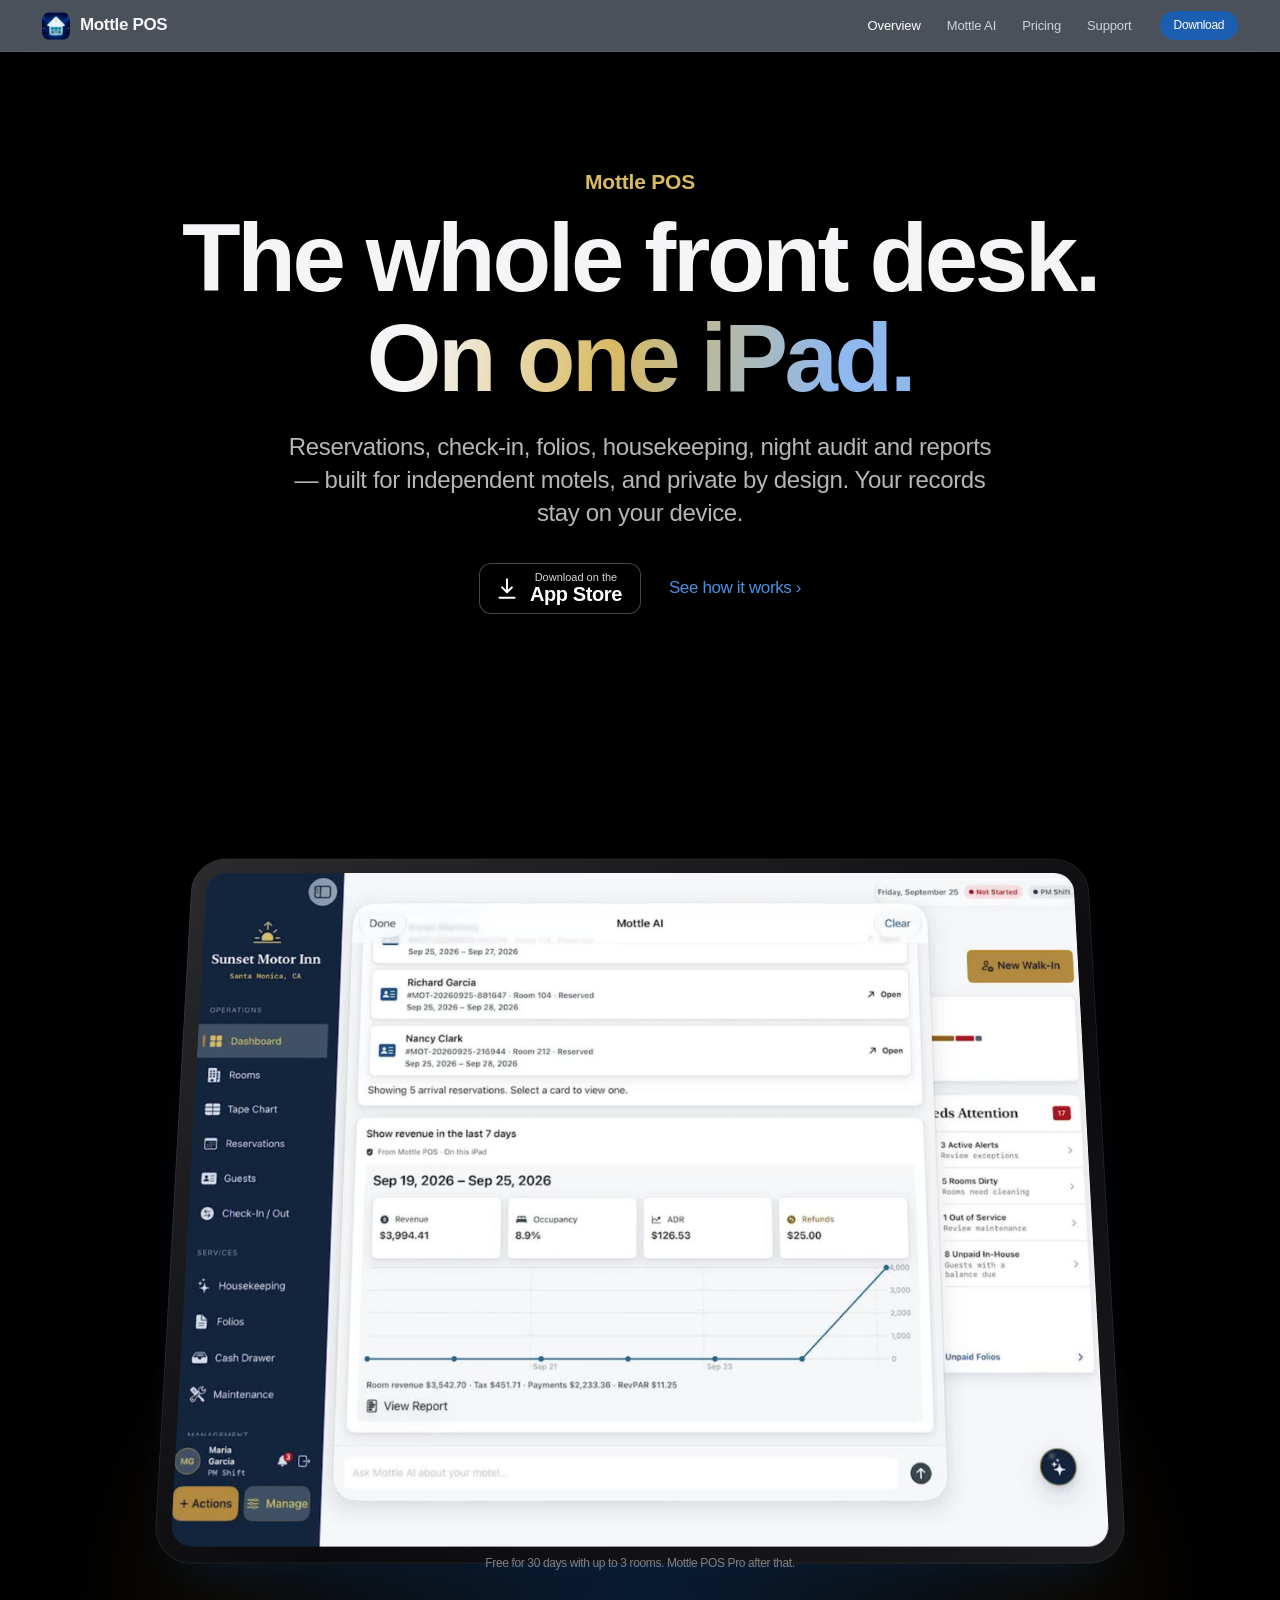
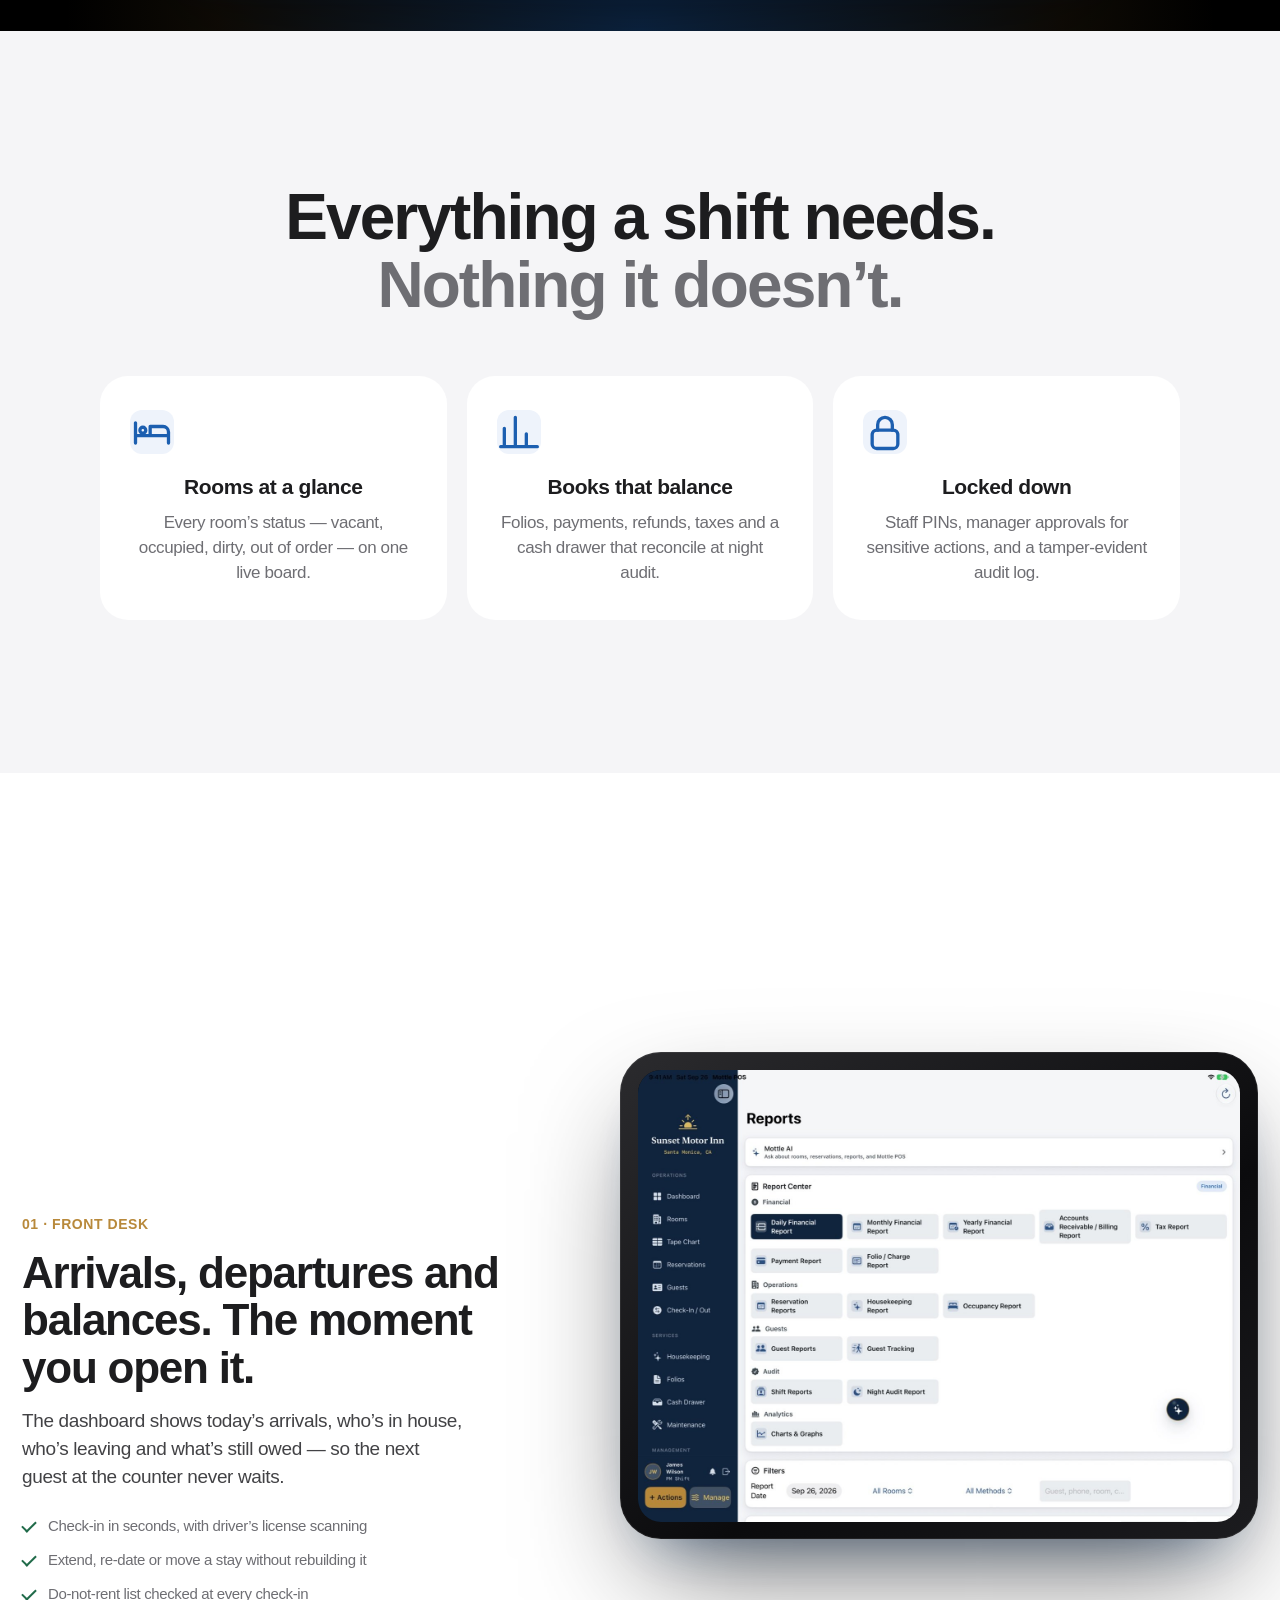
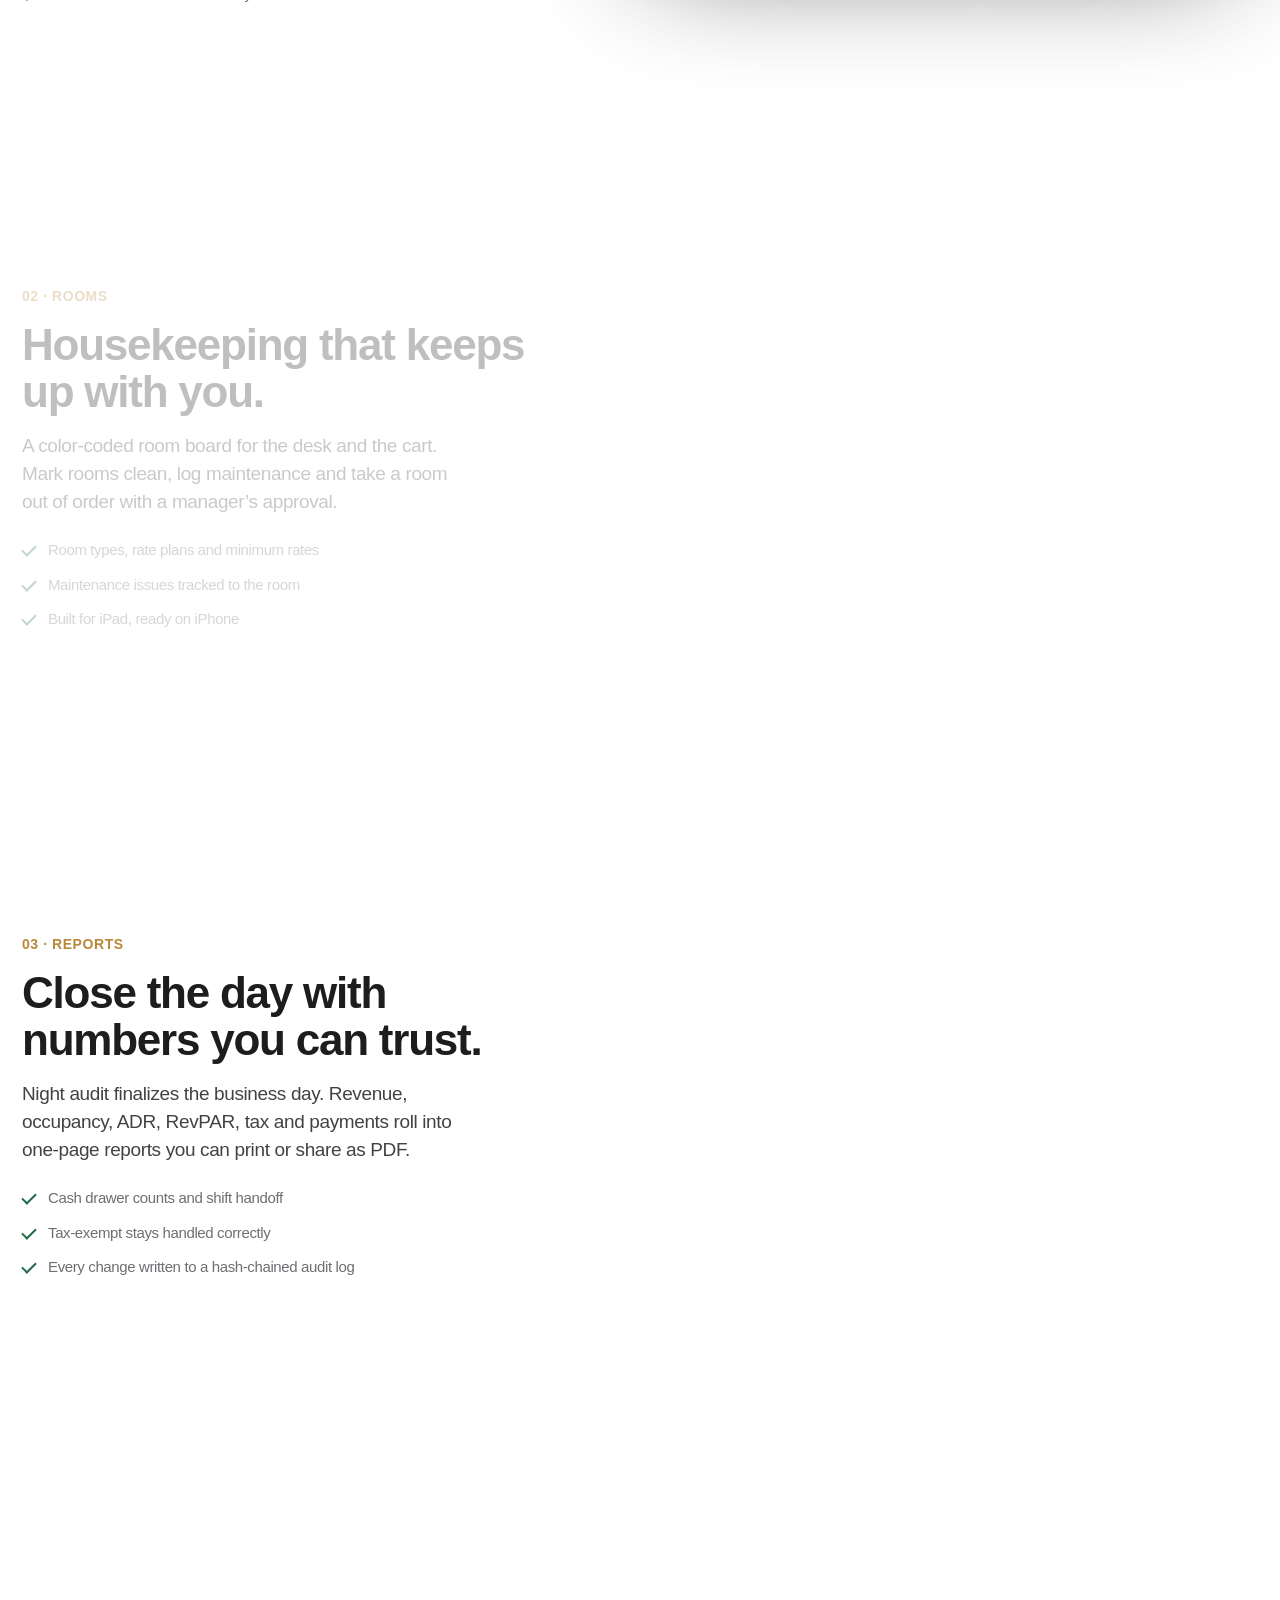
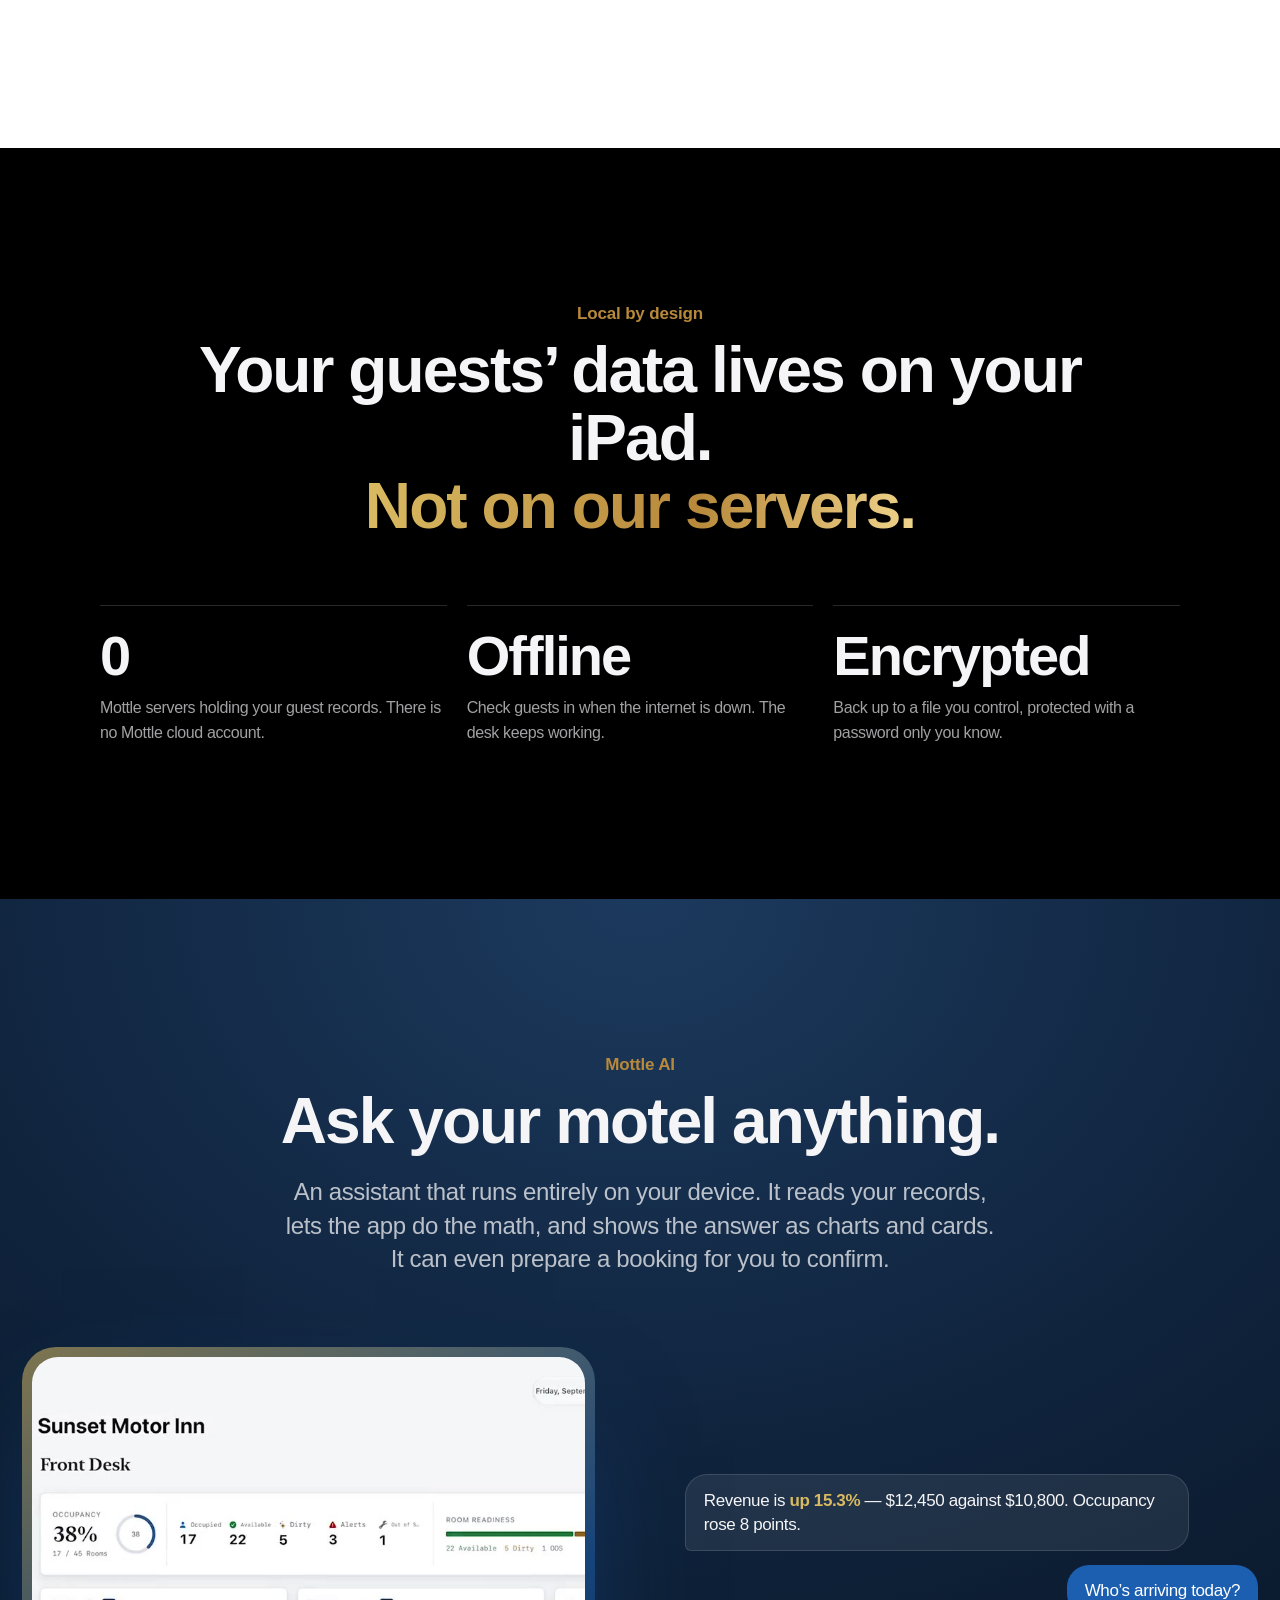
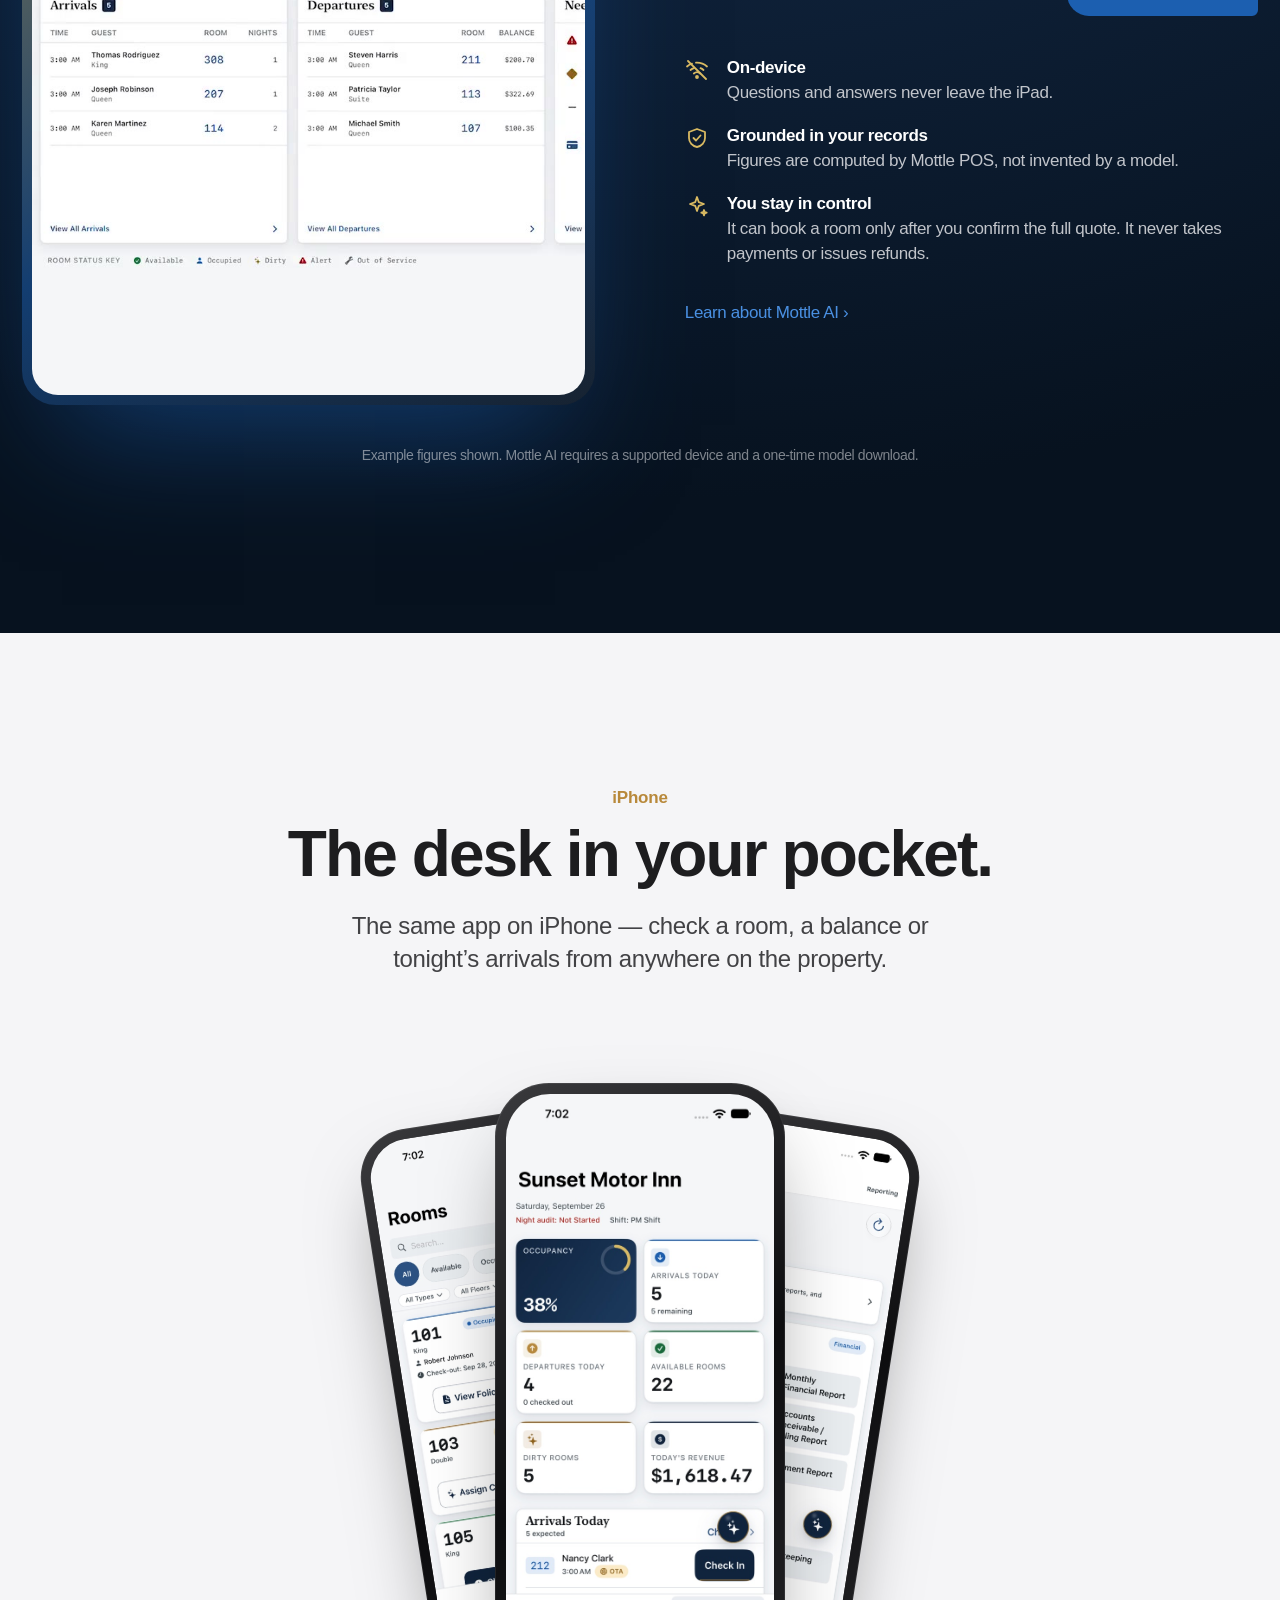
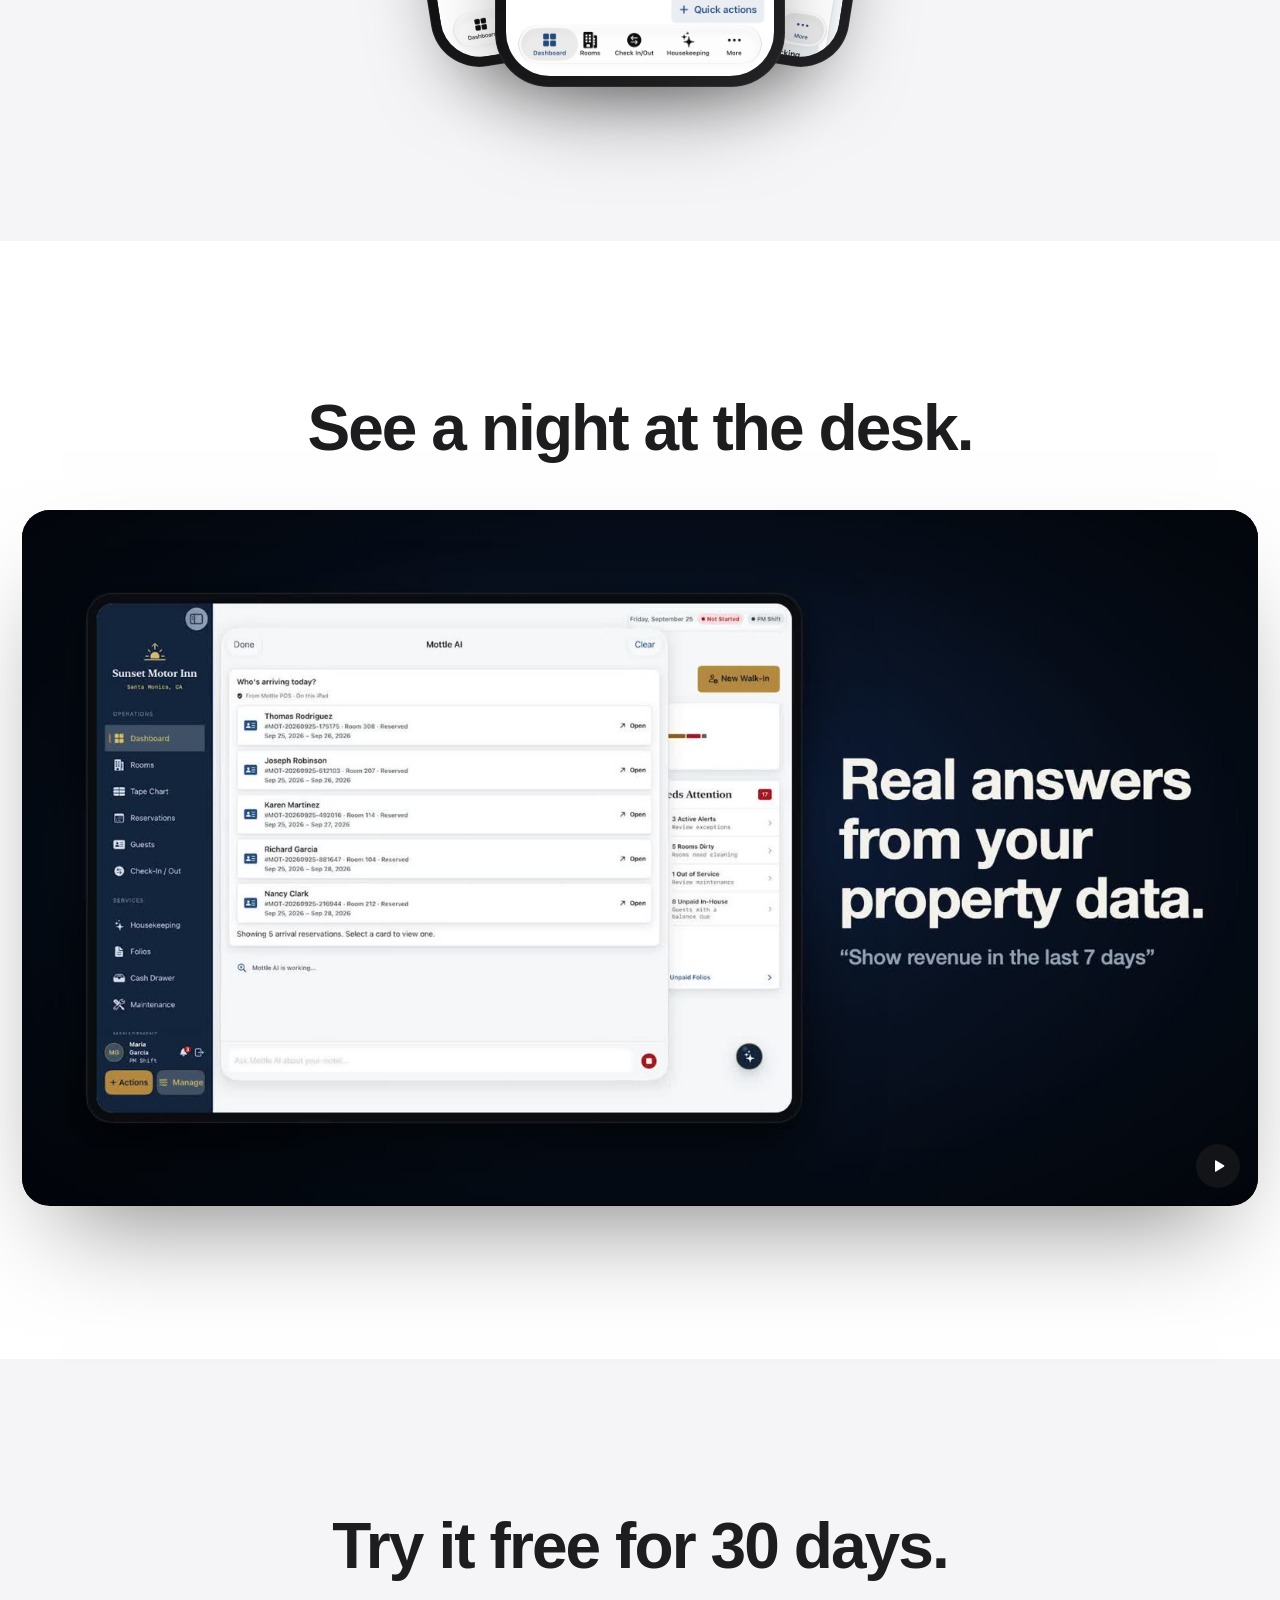
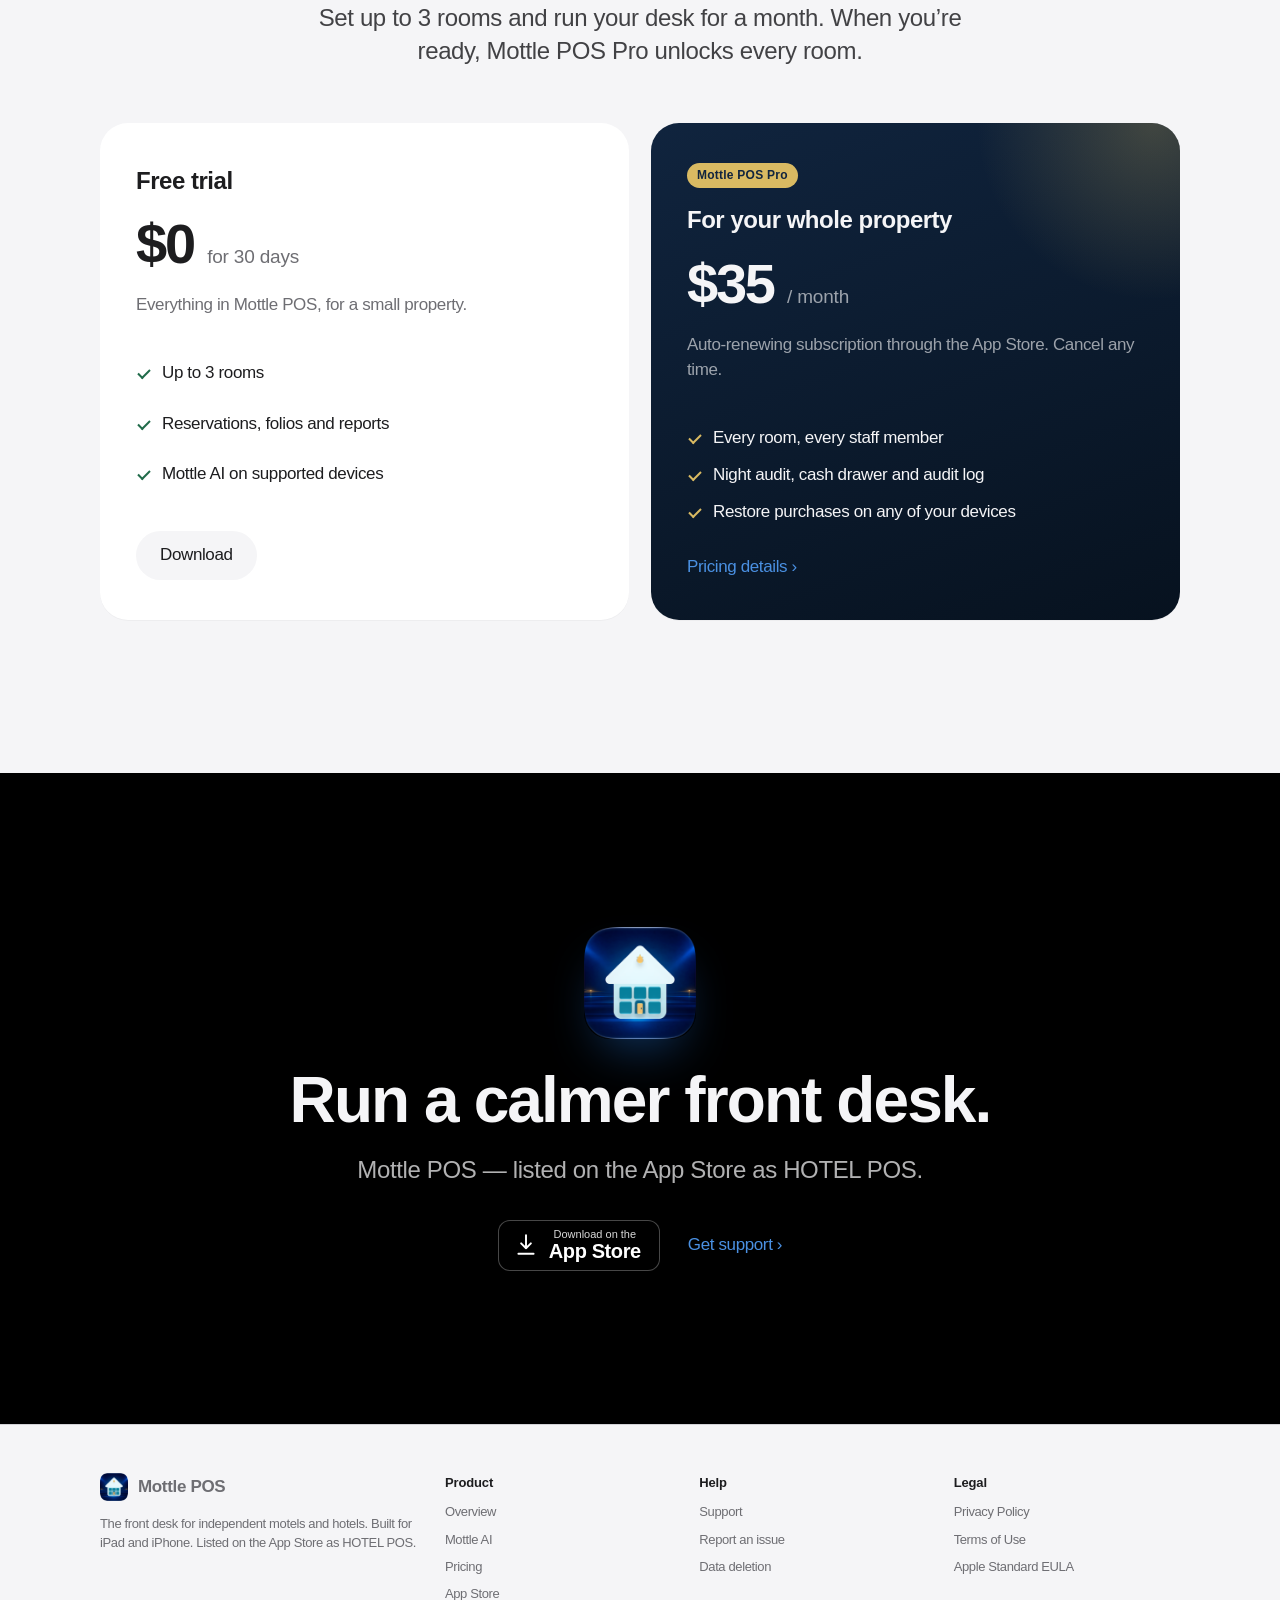
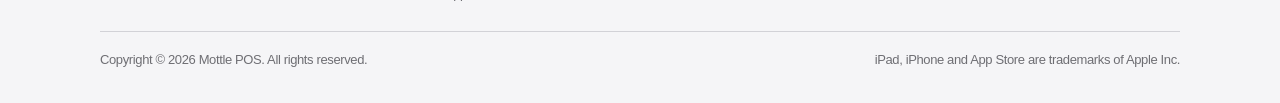
==== index.html @ c990b96b "Mottle POS website" ====
<!doctype html>
<html lang="en">
<head>
  <meta charset="utf-8">
  <meta name="viewport" content="width=device-width, initial-scale=1, viewport-fit=cover">
  <title>Mottle POS — The front desk for independent motels</title>
  <meta name="description" content="Reservations, check-in, folios, housekeeping, night audit and on-device AI for independent motels and hotels. Private by design, on iPad and iPhone.">
  <meta name="theme-color" content="#000000">
  <meta property="og:type" content="website">
  <meta property="og:title" content="Mottle POS — The front desk for independent motels">
  <meta property="og:description" content="Reservations, check-in, folios, housekeeping, night audit and on-device AI for independent motels and hotels. Private by design, on iPad and iPhone.">
  <meta property="og:image" content="assets/ipad-preview-poster.jpg">
  <meta name="twitter:card" content="summary_large_image">
  <meta name="apple-itunes-app" content="app-id=6763669836">
  <link rel="icon" type="image/png" href="assets/favicon-64.png">
  <link rel="apple-touch-icon" href="assets/apple-touch-icon.png">
  <link rel="stylesheet" href="assets/site.css">
</head>
<body>
  <a class="skip" href="#main">Skip to content</a>
  <header class="nav dark">
    <nav class="nav-inner" aria-label="Main">
      <a class="brand" href=""><img src="assets/app-icon-512.png" alt="" width="28" height="28">Mottle POS</a>
      <ul class="nav-links">
        <li><a href="" aria-current="page">Overview</a></li>
        <li><a href="ai/">Mottle AI</a></li>
        <li><a href="pricing/">Pricing</a></li>
        <li><a href="support/">Support</a></li>
      </ul>
      <a class="nav-cta" href="https://apps.apple.com/us/app/id6763669836" rel="noopener">Download</a>
      <button class="menu-btn" type="button" aria-label="Menu" aria-expanded="false"><span></span><span></span></button>
    </nav>
  </header>
  <main id="main">

    <section class="hero" data-dark-nav>
      <p class="eyebrow reveal">Mottle POS</p>
      <h1 class="display reveal" style="--d:1">The whole front desk.<br><span class="gradient-text">On one iPad.</span></h1>
      <p class="lead reveal" style="--d:2">Reservations, check-in, folios, housekeeping, night audit and reports — built for independent motels, and private by design. Your records stay on your device.</p>
      <div class="actions reveal" style="--d:3;justify-content:center">
        <a class="appstore-badge" href="https://apps.apple.com/us/app/id6763669836" rel="noopener">
  <svg viewBox="0 0 24 24" fill="none" stroke="currentColor" stroke-width="1.8" stroke-linecap="round" aria-hidden="true"><path d="M12 3v12m0 0l-4.5-4.5M12 15l4.5-4.5M5 20h14"/></svg>
  <span><small>Download on the</small><strong>App Store</strong></span>
</a>
        <a class="link-arrow" href="#story">See how it works</a>
      </div>
      <div class="hero-device">
        <div class="ipad">
          <div class="screen">
            <video src="assets/ipad-preview.mp4" poster="assets/ipad-preview-poster.jpg" muted loop playsinline autoplay data-autoplay preload="metadata" aria-label="Mottle POS running on iPad"></video>
          </div>
        </div>
      </div>
      <p class="hero-note">Free for 30 days with up to 3 rooms. Mottle POS Pro after that.</p>
    </section>

    <section class="section">
      <div class="container center">
        <h2 class="headline reveal">Everything a shift needs.<br><span class="muted">Nothing it doesn’t.</span></h2>
        <div class="highlights">
          <div class="highlight reveal" style="--d:0">
            <div class="icon"><svg viewBox="0 0 24 24" fill="none" stroke="currentColor" stroke-width="1.8" stroke-linecap="round" stroke-linejoin="round" aria-hidden="true"><path d="M3 18V7M3 14h18v4M21 14v-2a3 3 0 0 0-3-3h-7v5"/><circle cx="7" cy="11" r="1.6"/></svg></div>
            <h3>Rooms at a glance</h3>
            <p>Every room’s status — vacant, occupied, dirty, out of order — on one live board.</p>
          </div>
          <div class="highlight reveal" style="--d:1">
            <div class="icon"><svg viewBox="0 0 24 24" fill="none" stroke="currentColor" stroke-width="1.8" stroke-linecap="round" stroke-linejoin="round" aria-hidden="true"><path d="M4 20V10M10 20V4M16 20v-7M22 20H2"/></svg></div>
            <h3>Books that balance</h3>
            <p>Folios, payments, refunds, taxes and a cash drawer that reconcile at night audit.</p>
          </div>
          <div class="highlight reveal" style="--d:2">
            <div class="icon"><svg viewBox="0 0 24 24" fill="none" stroke="currentColor" stroke-width="1.8" stroke-linecap="round" stroke-linejoin="round" aria-hidden="true"><rect x="5" y="11" width="14" height="10" rx="2.5"/><path d="M8 11V8a4 4 0 0 1 8 0v3"/></svg></div>
            <h3>Locked down</h3>
            <p>Staff PINs, manager approvals for sensitive actions, and a tamper-evident audit log.</p>
          </div>
        </div>
      </div>
    </section>

    <section class="section white-section" id="story">
      <div class="wide story">
        <div class="story-steps">
          <div class="story-step active">
            <div class="num">01 · FRONT DESK</div>
            <h3>Arrivals, departures and balances. The moment you open it.</h3>
            <p>The dashboard shows today’s arrivals, who’s in house, who’s leaving and what’s still owed — so the next guest at the counter never waits.</p>
            <ul>
              <li>Check-in in seconds, with driver’s license scanning</li>
              <li>Extend, re-date or move a stay without rebuilding it</li>
              <li>Do-not-rent list checked at every check-in</li>
            </ul>
            <div class="story-mobile-img"><div class="ipad"><div class="screen"><img src="assets/ipad-dashboard.jpg" alt="Mottle POS dashboard on iPad" loading="lazy"></div></div></div>
          </div>
          <div class="story-step">
            <div class="num">02 · ROOMS</div>
            <h3>Housekeeping that keeps up with you.</h3>
            <p>A color-coded room board for the desk and the cart. Mark rooms clean, log maintenance and take a room out of order with a manager’s approval.</p>
            <ul>
              <li>Room types, rate plans and minimum rates</li>
              <li>Maintenance issues tracked to the room</li>
              <li>Built for iPad, ready on iPhone</li>
            </ul>
            <div class="story-mobile-img"><div class="ipad"><div class="screen"><img src="assets/ipad-rooms.jpg" alt="Room status board on iPad" loading="lazy"></div></div></div>
          </div>
          <div class="story-step">
            <div class="num">03 · REPORTS</div>
            <h3>Close the day with numbers you can trust.</h3>
            <p>Night audit finalizes the business day. Revenue, occupancy, ADR, RevPAR, tax and payments roll into one-page reports you can print or share as PDF.</p>
            <ul>
              <li>Cash drawer counts and shift handoff</li>
              <li>Tax-exempt stays handled correctly</li>
              <li>Every change written to a hash-chained audit log</li>
            </ul>
            <div class="story-mobile-img"><div class="ipad"><div class="screen"><img src="assets/ipad-reports.jpg" alt="Reports on iPad" loading="lazy"></div></div></div>
          </div>
        </div>
        <div class="story-visual" aria-hidden="true">
          <div class="ipad">
            <div class="screen">
              <img class="active" src="assets/ipad-dashboard.jpg" alt="">
              <img src="assets/ipad-rooms.jpg" alt="" loading="lazy">
              <img src="assets/ipad-reports.jpg" alt="" loading="lazy">
            </div>
          </div>
        </div>
      </div>
    </section>

    <section class="section dark-section statement center" data-dark-nav>
      <div class="container">
        <p class="eyebrow reveal">Local by design</p>
        <h2 class="headline reveal" style="--d:1">Your guests’ data lives on your iPad.<br><span class="gold-text">Not on our servers.</span></h2>
        <div class="stat-row">
          <div class="stat reveal" style="--d:0"><strong>0</strong><span>Mottle servers holding your guest records. There is no Mottle cloud account.</span></div>
          <div class="stat reveal" style="--d:1"><strong>Offline</strong><span>Check guests in when the internet is down. The desk keeps working.</span></div>
          <div class="stat reveal" style="--d:2"><strong>Encrypted</strong><span>Back up to a file you control, protected with a password only you know.</span></div>
        </div>
      </div>
    </section>

    <section class="section navy-section" data-dark-nav>
      <div class="wide">
        <div class="center">
          <p class="eyebrow reveal">Mottle AI</p>
          <h2 class="headline reveal" style="--d:1">Ask your motel anything.</h2>
          <p class="lead reveal" style="--d:2;max-width:720px;margin:20px auto 0">An assistant that runs entirely on your device. It reads your records, lets the app do the math, and shows the answer as charts and cards. It can even prepare a booking for you to confirm.</p>
        </div>
        <div class="ai-grid">
          <div class="ai-frame reveal scale">
            <div class="screen">
              <video src="assets/ai-demo.mp4" poster="assets/ai-demo-poster.jpg" muted loop playsinline autoplay data-autoplay preload="metadata" aria-label="Mottle AI answering questions on iPad"></video>
            </div>
          </div>
          <div>
            <div class="chat">
              <div class="bubble ask reveal">How is this month tracking against last month?</div>
              <div class="bubble answer reveal" style="--d:1">Revenue is <b>up 15.3%</b> — $12,450 against $10,800. Occupancy rose 8 points.</div>
              <div class="bubble ask reveal" style="--d:2">Who’s arriving today?</div>
            </div>
            <ul class="ai-points">
              <li class="reveal"><svg viewBox="0 0 24 24" fill="none" stroke="currentColor" stroke-width="1.8" stroke-linecap="round" stroke-linejoin="round" aria-hidden="true"><path d="M2 8.5a15 15 0 0 1 5-2.8M22 8.5A15 15 0 0 0 11 4.6M5.5 12a10 10 0 0 1 3.4-1.9M18.5 12a10 10 0 0 0-3-1.8M8.8 15.5a5 5 0 0 1 6.4 0"/><circle cx="12" cy="19" r="1"/><path d="M3 3l18 18"/></svg><div><strong>On-device</strong>Questions and answers never leave the iPad.</div></li>
              <li class="reveal" style="--d:1"><svg viewBox="0 0 24 24" fill="none" stroke="currentColor" stroke-width="1.8" stroke-linecap="round" stroke-linejoin="round" aria-hidden="true"><path d="M12 3l8 3v6c0 4.5-3.4 8.3-8 9-4.6-.7-8-4.5-8-9V6z"/><path d="M8.5 12l2.5 2.5 4.5-5"/></svg><div><strong>Grounded in your records</strong>Figures are computed by Mottle POS, not invented by a model.</div></li>
              <li class="reveal" style="--d:2"><svg viewBox="0 0 24 24" fill="none" stroke="currentColor" stroke-width="1.8" stroke-linecap="round" stroke-linejoin="round" aria-hidden="true"><path d="M12 3l1.8 5.2L19 10l-5.2 1.8L12 17l-1.8-5.2L5 10l5.2-1.8z"/><path d="M19 16l.7 2 2 .7-2 .7-.7 2-.7-2-2-.7 2-.7z"/></svg><div><strong>You stay in control</strong>It can book a room only after you confirm the full quote. It never takes payments or issues refunds.</div></li>
            </ul>
            <p class="reveal" style="margin-top:34px"><a class="link-arrow" href="ai/">Learn about Mottle AI</a></p>
          </div>
        </div>
        <p class="small center reveal" style="color:rgba(245,245,247,.5);margin-top:40px">Example figures shown. Mottle AI requires a supported device and a one-time model download.</p>
      </div>
    </section>

    <section class="section">
      <div class="container center">
        <p class="eyebrow reveal">iPhone</p>
        <h2 class="headline reveal" style="--d:1">The desk in your pocket.</h2>
        <p class="lead reveal" style="--d:2;max-width:640px;margin:20px auto 0">The same app on iPhone — check a room, a balance or tonight’s arrivals from anywhere on the property.</p>
        <div class="phones" aria-hidden="true">
          <div class="phone"><div class="screen"><img src="assets/iphone-rooms.jpg" alt="" loading="lazy"></div></div>
          <div class="phone"><div class="screen"><img src="assets/iphone-dashboard.jpg" alt="" loading="lazy"></div></div>
          <div class="phone"><div class="screen"><img src="assets/iphone-reports.jpg" alt="" loading="lazy"></div></div>
        </div>
      </div>
    </section>

    <section class="section white-section">
      <div class="wide">
        <div class="center" style="margin-bottom:48px">
          <h2 class="headline reveal">See a night at the desk.</h2>
        </div>
        <div class="film reveal scale">
          <video src="assets/film.mp4" poster="assets/film-poster.jpg" muted loop playsinline autoplay data-autoplay preload="metadata" aria-label="Mottle POS product film"></video>
          <button class="film-toggle" type="button" aria-label="Pause video"></button>
        </div>
      </div>
    </section>

    <section class="section">
      <div class="container center">
        <h2 class="headline reveal">Try it free for 30 days.</h2>
        <p class="lead reveal" style="--d:1;max-width:660px;margin:20px auto 0">Set up to 3 rooms and run your desk for a month. When you’re ready, Mottle POS Pro unlocks every room.</p>
        <div class="plans">
          <div class="plan reveal">
            <h3>Free trial</h3>
            <div class="price">$0 <small>for 30 days</small></div>
            <p class="muted">Everything in Mottle POS, for a small property.</p>
            <ul>
              <li>Up to 3 rooms</li>
              <li>Reservations, folios and reports</li>
              <li>Mottle AI on supported devices</li>
            </ul>
            <a class="btn light" href="https://apps.apple.com/us/app/id6763669836" rel="noopener" style="align-self:flex-start;background:#f5f5f7">Download</a>
          </div>
          <div class="plan featured reveal" style="--d:1">
            <span class="badge">Mottle POS Pro</span>
            <h3>For your whole property</h3>
            <div class="price">$35 <small>/ month</small></div>
            <p class="muted">Auto-renewing subscription through the App Store. Cancel any time.</p>
            <ul>
              <li>Every room, every staff member</li>
              <li>Night audit, cash drawer and audit log</li>
              <li>Restore purchases on any of your devices</li>
            </ul>
            <a class="link-arrow" href="pricing/" style="position:relative">Pricing details</a>
          </div>
        </div>
      </div>
    </section>

    <section class="section dark-section final" data-dark-nav>
      <div class="container">
        <img class="app-icon reveal scale" src="assets/app-icon-512.png" alt="Mottle POS app icon" width="112" height="112">
        <h2 class="headline reveal" style="--d:1">Run a calmer front desk.</h2>
        <p class="lead reveal" style="--d:2;margin:18px auto 34px">Mottle POS — listed on the App Store as HOTEL POS.</p>
        <div class="actions reveal" style="--d:3"><a class="appstore-badge" href="https://apps.apple.com/us/app/id6763669836" rel="noopener">
  <svg viewBox="0 0 24 24" fill="none" stroke="currentColor" stroke-width="1.8" stroke-linecap="round" aria-hidden="true"><path d="M12 3v12m0 0l-4.5-4.5M12 15l4.5-4.5M5 20h14"/></svg>
  <span><small>Download on the</small><strong>App Store</strong></span>
</a><a class="link-arrow" href="support/">Get support</a></div>
      </div>
    </section>

  </main>
  <footer class="footer">
    <div class="footer-inner">
      <div class="footer-cols">
        <div>
          <a class="brand" href=""><img src="assets/app-icon-512.png" alt="" width="28" height="28">Mottle POS</a>
          <p>The front desk for independent motels and hotels. Built for iPad and iPhone. Listed on the App Store as HOTEL POS.</p>
        </div>
        <div>
          <h4>Product</h4>
          <ul>
            <li><a href="">Overview</a></li>
            <li><a href="ai/">Mottle AI</a></li>
            <li><a href="pricing/">Pricing</a></li>
            <li><a href="https://apps.apple.com/us/app/id6763669836" rel="noopener">App Store</a></li>
          </ul>
        </div>
        <div>
          <h4>Help</h4>
          <ul>
            <li><a href="support/">Support</a></li>
            <li><a href="https://docs.google.com/forms/d/e/1FAIpQLSfP7oIu5GWsGP1WcWIw_g4N7ydCj4RIh4rdEXUlS_z4BDrW8g/viewform" rel="noopener">Report an issue</a></li>
            <li><a href="data-deletion/">Data deletion</a></li>
          </ul>
        </div>
        <div>
          <h4>Legal</h4>
          <ul>
            <li><a href="privacy-policy/">Privacy Policy</a></li>
            <li><a href="terms-of-use/">Terms of Use</a></li>
            <li><a href="https://www.apple.com/legal/internet-services/itunes/dev/stdeula/" rel="noopener">Apple Standard EULA</a></li>
          </ul>
        </div>
      </div>
      <div class="footer-legal">
        <span>Copyright © <span data-year>2026</span> Mottle POS. All rights reserved.</span>
        <span>iPad, iPhone and App Store are trademarks of Apple Inc.</span>
      </div>
    </div>
  </footer>
  <script src="assets/site.js" defer></script>
</body>
</html>
---- assets/site.css ----
/* Mottle POS — website styles
   Palette from the app (ColorSystem.swift): navy #10243E, gold #B8893B,
   blue #1C5FB0, off-white #F4F6F8, ink #14181B. */

:root {
  --navy: #10243e;
  --navy-2: #1c3a5e;
  --navy-deep: #07121f;
  --gold: #b8893b;
  --gold-soft: #d9ba62;
  --blue: #1c5fb0;
  --blue-bright: #4a90e2;
  --bg: #f5f5f7;
  --surface: #ffffff;
  --ink: #1d1d1f;
  --ink-2: #424245;
  --ink-3: #6e6e73;
  --line: #d2d2d7;
  --green: #216b4a;
  --red: #a33e42;
  --radius: 28px;
  --radius-sm: 18px;
  --max: 1080px;
  --wide: 1240px;
  --nav-h: 52px;
  --ease: cubic-bezier(0.22, 1, 0.36, 1);
  --font: -apple-system, BlinkMacSystemFont, "SF Pro Display", "SF Pro Text", "Inter", "Helvetica Neue", Arial, sans-serif;
  color-scheme: light;
}

*, *::before, *::after { box-sizing: border-box; }
html { -webkit-text-size-adjust: 100%; scroll-behavior: smooth; }
body {
  margin: 0;
  font-family: var(--font);
  color: var(--ink);
  background: var(--bg);
  font-size: 17px;
  line-height: 1.47;
  letter-spacing: -0.022em;
  -webkit-font-smoothing: antialiased;
  text-rendering: optimizeLegibility;
  overflow-x: hidden;
}
img, video { display: block; max-width: 100%; }
a { color: var(--blue); text-decoration: none; }
a:hover { text-decoration: underline; text-underline-offset: 3px; }
:focus-visible { outline: 3px solid var(--blue-bright); outline-offset: 3px; border-radius: 6px; }

.skip {
  position: absolute; left: 16px; top: -60px; z-index: 100;
  background: var(--ink); color: #fff; padding: 10px 16px; border-radius: 10px;
}
.skip:focus { top: 12px; }

/* ---------- Navigation ---------- */
.nav {
  position: sticky; top: 0; z-index: 50;
  height: var(--nav-h);
  background: rgba(251, 251, 253, 0.72);
  -webkit-backdrop-filter: saturate(180%) blur(20px);
  backdrop-filter: saturate(180%) blur(20px);
  border-bottom: 1px solid rgba(0, 0, 0, 0.06);
  transition: background 0.3s var(--ease);
}
.nav.dark { background: rgba(10, 18, 31, 0.72); border-bottom-color: rgba(255, 255, 255, 0.08); }
.nav-inner {
  max-width: var(--wide); height: 100%; margin: 0 auto; padding: 0 22px;
  display: flex; align-items: center; gap: 28px;
}
.brand { display: flex; align-items: center; gap: 10px; color: var(--ink); font-weight: 600; font-size: 17px; letter-spacing: -0.02em; }
.brand:hover { text-decoration: none; }
.brand img { width: 28px; height: 28px; border-radius: 7px; }
.nav.dark .brand { color: #f5f5f7; }
.nav-links { display: flex; gap: 26px; margin-left: auto; list-style: none; padding: 0; }
.nav-links a { color: var(--ink-2); font-size: 13px; letter-spacing: -0.01em; }
.nav-links a:hover, .nav-links a[aria-current="page"] { color: var(--ink); text-decoration: none; }
.nav.dark .nav-links a { color: rgba(245, 245, 247, 0.78); }
.nav.dark .nav-links a:hover, .nav.dark .nav-links a[aria-current="page"] { color: #fff; }
.nav-cta {
  font-size: 12px; font-weight: 500; color: #fff; background: var(--blue);
  padding: 6px 14px; border-radius: 980px; white-space: nowrap;
}
.nav-cta:hover { text-decoration: none; background: #1a54a0; }
.menu-btn { display: none; margin-left: auto; background: none; border: 0; padding: 8px; color: inherit; cursor: pointer; }
.menu-btn span { display: block; width: 18px; height: 1.5px; background: currentColor; margin: 5px 0; transition: transform 0.3s var(--ease), opacity 0.2s; }
.nav.dark .menu-btn { color: #f5f5f7; }

@media (max-width: 820px) {
  .menu-btn { display: block; }
  .nav-cta { display: none; }
  .nav-links {
    position: fixed; inset: var(--nav-h) 0 auto 0;
    flex-direction: column; gap: 0; margin: 0; padding: 8px 22px 24px;
    background: rgba(251, 251, 253, 0.97);
    -webkit-backdrop-filter: blur(20px); backdrop-filter: blur(20px);
    border-bottom: 1px solid var(--line);
    transform: translateY(-8px); opacity: 0; pointer-events: none;
    transition: transform 0.35s var(--ease), opacity 0.25s;
  }
  .nav.dark .nav-links { background: rgba(10, 18, 31, 0.97); border-bottom-color: rgba(255,255,255,0.1); }
  .nav-links a { display: block; font-size: 22px; font-weight: 600; padding: 12px 0; color: var(--ink); }
  .nav.dark .nav-links a { color: #f5f5f7; }
  .nav.open .nav-links { transform: none; opacity: 1; pointer-events: auto; }
  .nav.open .menu-btn span:first-child { transform: translateY(3.25px) rotate(45deg); }
  .nav.open .menu-btn span:last-child { transform: translateY(-3.25px) rotate(-45deg); }
}

/* ---------- Typography ---------- */
.eyebrow { font-size: 17px; font-weight: 600; letter-spacing: -0.01em; color: var(--gold); margin: 0 0 10px; }
.display {
  font-size: clamp(44px, 8vw, 96px); line-height: 1.04; font-weight: 700;
  letter-spacing: -0.035em; margin: 0;
}
.headline { font-size: clamp(34px, 5.4vw, 64px); line-height: 1.06; font-weight: 700; letter-spacing: -0.03em; margin: 0; }
.title { font-size: clamp(26px, 3.4vw, 40px); line-height: 1.1; font-weight: 700; letter-spacing: -0.025em; margin: 0; }
.lead { font-size: clamp(19px, 2.2vw, 24px); line-height: 1.38; color: var(--ink-2); font-weight: 500; letter-spacing: -0.015em; }
.muted { color: var(--ink-3); }
.small { font-size: 14px; line-height: 1.43; }
.gradient-text {
  background: linear-gradient(100deg, #f5f5f7 10%, #d9ba62 45%, #8fb8ef 85%);
  -webkit-background-clip: text; background-clip: text; color: transparent;
}
.gold-text {
  background: linear-gradient(95deg, #d9ba62, #b8893b 60%, #f0d58c);
  -webkit-background-clip: text; background-clip: text; color: transparent;
}

/* ---------- Layout ---------- */
.section { padding: clamp(80px, 12vw, 160px) 22px; position: relative; }
.container { max-width: var(--max); margin: 0 auto; }
.wide { max-width: var(--wide); margin: 0 auto; }
.center { text-align: center; }
.dark-section { background: #000; color: #f5f5f7; }
.dark-section .lead { color: rgba(245, 245, 247, 0.72); }
.dark-section .muted { color: rgba(245, 245, 247, 0.56); }
.navy-section { background: radial-gradient(120% 90% at 50% 0%, #1c3a5e 0%, #10243e 45%, #07121f 100%); color: #f5f5f7; }
.navy-section .lead { color: rgba(245, 245, 247, 0.74); }
.white-section { background: var(--surface); }

/* ---------- Buttons ---------- */
.actions { display: flex; flex-wrap: wrap; gap: 14px 28px; align-items: center; }
.center .actions, .hero .actions, .final .actions { justify-content: center; }
.btn {
  display: inline-flex; align-items: center; gap: 8px;
  font-size: 17px; font-weight: 500; padding: 12px 24px; border-radius: 980px;
  background: var(--blue); color: #fff; border: 0; cursor: pointer;
  transition: transform 0.25s var(--ease), background 0.2s;
}
.btn:hover { text-decoration: none; background: #1a54a0; transform: translateY(-1px); }
.btn.light { background: #f5f5f7; color: var(--ink); }
.btn.light:hover { background: #fff; }
.link-arrow { font-size: 17px; font-weight: 500; color: var(--blue-bright); }
.white-section .link-arrow, .light-link .link-arrow { color: var(--blue); }
.link-arrow::after { content: " ›"; }
.appstore-badge { display: inline-flex; align-items: center; gap: 10px; background: #000; color: #fff; border: 1px solid rgba(255,255,255,0.28); border-radius: 12px; padding: 8px 18px 8px 14px; transition: transform 0.25s var(--ease); }
.appstore-badge:hover { text-decoration: none; transform: translateY(-1px); }
.appstore-badge svg { width: 26px; height: 26px; }
.appstore-badge small { display: block; font-size: 11px; line-height: 1; opacity: 0.85; letter-spacing: 0; }
.appstore-badge strong { display: block; font-size: 20px; line-height: 1.1; font-weight: 600; letter-spacing: -0.02em; }

/* ---------- Hero ---------- */
.hero {
  background: #000; color: #f5f5f7; text-align: center;
  padding: clamp(64px, 9vw, 120px) 22px 0; overflow: hidden; position: relative;
}
.hero::before {
  content: ""; position: absolute; inset: auto 0 0 0; height: 70%;
  background: radial-gradient(60% 60% at 50% 100%, rgba(28, 95, 176, 0.38), rgba(184, 137, 59, 0.08) 55%, transparent 75%);
  pointer-events: none;
}
.hero .eyebrow { color: var(--gold-soft); font-size: 21px; }
.hero .lead { max-width: 720px; margin: 22px auto 34px; color: rgba(245, 245, 247, 0.74); }
.hero-device { position: relative; margin: clamp(48px, 7vw, 88px) auto 0; max-width: 1080px; perspective: 1600px; }
.hero-device .ipad {
  transform: translateY(calc((1 - var(--p, 0)) * 60px)) scale(calc(0.86 + var(--p, 0) * 0.14)) rotateX(calc((1 - var(--p, 0)) * 14deg));
  transform-origin: 50% 100%;
  transition: transform 0.08s linear;
}
.hero-note { position: relative; padding: 22px 0 46px; font-size: 12px; color: rgba(245, 245, 247, 0.48); }

/* ---------- Device frames ---------- */
.ipad {
  background: linear-gradient(145deg, #2b2b2e, #0b0b0d 60%, #1c1c1f);
  border-radius: clamp(22px, 3.2vw, 46px);
  padding: clamp(10px, 1.4vw, 18px);
  box-shadow: 0 0 0 1px rgba(255,255,255,0.07) inset, 0 50px 120px -30px rgba(0,0,0,0.65), 0 30px 60px -40px rgba(28,95,176,0.6);
}
.ipad .screen { border-radius: clamp(12px, 1.8vw, 28px); overflow: hidden; background: #0b0b0d; aspect-ratio: 4 / 3; position: relative; }
.ipad.portrait .screen { aspect-ratio: 3 / 4; }
.ipad .screen video, .ipad .screen img { width: 100%; height: 100%; object-fit: cover; }
.phone {
  background: linear-gradient(145deg, #3a3a3d, #0d0d0f 55%, #232326);
  border-radius: 54px; padding: 11px;
  box-shadow: 0 0 0 1px rgba(255,255,255,0.08) inset, 0 40px 90px -30px rgba(0,0,0,0.55);
}
.phone .screen { border-radius: 44px; overflow: hidden; aspect-ratio: 1320 / 2868; background: #fff; }
.phone .screen img { width: 100%; height: 100%; object-fit: cover; }

/* ---------- Reveal motion ---------- */
.reveal { opacity: 0; transform: translateY(32px); transition: opacity 1s var(--ease), transform 1.1s var(--ease); transition-delay: calc(var(--d, 0) * 90ms); }
.reveal.in { opacity: 1; transform: none; }
.reveal.scale { transform: scale(0.94); }
.reveal.scale.in { transform: none; }

/* ---------- Highlights strip ---------- */
.highlights { display: grid; grid-template-columns: repeat(3, 1fr); gap: 20px; margin-top: 56px; }
.highlight { background: var(--surface); border-radius: var(--radius); padding: 34px 30px; }
.highlight .icon { width: 44px; height: 44px; border-radius: 12px; display: grid; place-items: center; background: #eef3fb; color: var(--blue); margin-bottom: 18px; }
.highlight h3 { margin: 0 0 8px; font-size: 21px; letter-spacing: -0.02em; }
.highlight p { margin: 0; color: var(--ink-3); }
@media (max-width: 820px) { .highlights { grid-template-columns: 1fr; } }

/* ---------- Scroll story ---------- */
.story { display: grid; grid-template-columns: 0.9fr 1.1fr; gap: clamp(32px, 6vw, 96px); align-items: start; }
.story-steps { padding: 18vh 0; }
.story-step { min-height: 72vh; display: flex; flex-direction: column; justify-content: center; opacity: 0.28; transition: opacity 0.6s var(--ease); }
.story-step.active { opacity: 1; }
.story-step .num { font-size: 14px; font-weight: 600; color: var(--gold); letter-spacing: 0.04em; margin-bottom: 14px; }
.story-step h3 { font-size: clamp(30px, 3.6vw, 44px); line-height: 1.08; letter-spacing: -0.028em; margin: 0 0 16px; }
.story-step p { font-size: 19px; color: var(--ink-2); margin: 0; max-width: 440px; }
.story-step ul { margin: 18px 0 0; padding: 0; list-style: none; color: var(--ink-3); font-size: 15px; }
.story-step li { padding: 6px 0 6px 26px; position: relative; }
.story-step li::before { content: ""; position: absolute; left: 0; top: 12px; width: 14px; height: 8px; border-left: 2px solid var(--green); border-bottom: 2px solid var(--green); transform: rotate(-45deg); }
.story-visual { position: sticky; top: calc(var(--nav-h) + 6vh); height: 82vh; display: flex; align-items: center; justify-content: center; }
.story-visual .ipad { width: 100%; }
.story-visual .screen img { position: absolute; inset: 0; opacity: 0; transform: scale(1.03); transition: opacity 0.7s var(--ease), transform 0.9s var(--ease); }
.story-visual .screen img.active { opacity: 1; transform: none; }
.story-mobile-img { display: none; }
@media (max-width: 900px) {
  .story { grid-template-columns: 1fr; }
  .story-visual { display: none; }
  .story-steps { padding: 0; }
  .story-step { min-height: 0; opacity: 1; padding: 36px 0; }
  .story-mobile-img { display: block; margin-top: 26px; }
  .story-mobile-img .ipad { max-width: 560px; }
}

/* ---------- Big statement ---------- */
.statement .headline { max-width: 900px; margin: 0 auto; }
.stat-row { display: grid; grid-template-columns: repeat(3, 1fr); gap: 20px; margin-top: 64px; text-align: left; }
.stat { border-top: 1px solid rgba(255,255,255,0.16); padding-top: 22px; }
.stat strong { display: block; font-size: clamp(34px, 4.4vw, 56px); line-height: 1; letter-spacing: -0.035em; margin-bottom: 12px; }
.stat span { color: rgba(245, 245, 247, 0.66); font-size: 16px; }
@media (max-width: 820px) { .stat-row { grid-template-columns: 1fr; } }

/* ---------- Mottle AI ---------- */
.ai-grid { display: grid; grid-template-columns: 1fr 1fr; gap: clamp(40px, 7vw, 100px); align-items: center; margin-top: 72px; }
.ai-frame { border-radius: 34px; padding: 10px; background: linear-gradient(150deg, rgba(217,186,98,0.55), rgba(28,95,176,0.55) 55%, rgba(255,255,255,0.06)); box-shadow: 0 60px 120px -40px rgba(28, 95, 176, 0.55); }
.ai-frame .screen { border-radius: 26px; overflow: hidden; background: #f4f6f8; aspect-ratio: 780 / 900; }
.ai-frame video, .ai-frame img { width: 100%; height: 100%; object-fit: cover; }
.chat { display: grid; gap: 14px; }
.bubble { max-width: 88%; padding: 14px 18px; border-radius: 22px; font-size: 17px; line-height: 1.38; }
.bubble.ask { justify-self: end; background: var(--blue); color: #fff; border-bottom-right-radius: 6px; }
.bubble.answer { background: rgba(255,255,255,0.08); border: 1px solid rgba(255,255,255,0.12); color: #f5f5f7; border-bottom-left-radius: 6px; }
.bubble.answer b { color: var(--gold-soft); font-weight: 600; }
.ai-points { margin: 40px 0 0; padding: 0; list-style: none; display: grid; gap: 18px; }
.ai-points li { display: grid; grid-template-columns: 28px 1fr; gap: 14px; color: rgba(245,245,247,0.78); }
.ai-points svg { width: 24px; height: 24px; color: var(--gold-soft); margin-top: 2px; }
.ai-points strong { color: #fff; display: block; font-weight: 600; }
@media (max-width: 900px) { .ai-grid { grid-template-columns: 1fr; } .ai-frame { max-width: 460px; margin: 0 auto; } }

/* ---------- iPhone fan ---------- */
.phones { display: flex; justify-content: center; align-items: flex-end; gap: 0; margin-top: 72px; height: clamp(420px, 56vw, 640px); }
.phones .phone { width: clamp(170px, 23vw, 290px); transition: transform 0.1s linear; }
.phones .phone:nth-child(1) { transform: translateX(calc(var(--f, 1) * 38%)) rotate(calc(var(--f, 1) * -9deg)) scale(0.9); z-index: 1; }
.phones .phone:nth-child(2) { z-index: 2; margin: 0 -6%; }
.phones .phone:nth-child(3) { transform: translateX(calc(var(--f, 1) * -38%)) rotate(calc(var(--f, 1) * 9deg)) scale(0.9); z-index: 1; }

/* ---------- Film ---------- */
.film { position: relative; border-radius: var(--radius); overflow: hidden; background: #000; aspect-ratio: 16 / 9; box-shadow: 0 50px 100px -40px rgba(0,0,0,0.5); }
.film video { width: 100%; height: 100%; object-fit: cover; }
.film-toggle {
  position: absolute; right: 18px; bottom: 18px; width: 44px; height: 44px; border-radius: 50%;
  border: 0; cursor: pointer; display: grid; place-items: center; color: #fff;
  background: rgba(30, 30, 32, 0.6); -webkit-backdrop-filter: blur(12px); backdrop-filter: blur(12px);
}
.film-toggle svg { width: 18px; height: 18px; }

/* ---------- Pricing ---------- */
.plans { display: grid; grid-template-columns: 1fr 1fr; gap: 22px; margin-top: 56px; text-align: left; }
.plan { background: var(--surface); border-radius: var(--radius); padding: 40px 36px; display: flex; flex-direction: column; box-shadow: 0 1px 0 rgba(0,0,0,0.03); }
.plan.featured { background: linear-gradient(160deg, #10243e, #07121f); color: #f5f5f7; position: relative; overflow: hidden; }
.plan.featured::after { content: ""; position: absolute; inset: -40% -30% auto auto; width: 70%; height: 80%; background: radial-gradient(circle, rgba(217,186,98,0.25), transparent 65%); }
.plan h3 { margin: 0; font-size: 24px; letter-spacing: -0.02em; }
.plan .price { font-size: 56px; font-weight: 700; letter-spacing: -0.04em; margin: 18px 0 4px; line-height: 1; }
.plan .price small { font-size: 19px; font-weight: 500; letter-spacing: -0.01em; color: var(--ink-3); }
.plan.featured .price small, .plan.featured .muted { color: rgba(245,245,247,0.62); }
.plan ul { list-style: none; padding: 0; margin: 26px 0 30px; display: grid; gap: 12px; flex: 1; }
.plan li { padding-left: 26px; position: relative; }
.plan li::before { content: ""; position: absolute; left: 2px; top: 8px; width: 12px; height: 7px; border-left: 2px solid var(--green); border-bottom: 2px solid var(--green); transform: rotate(-45deg); }
.plan.featured li::before { border-color: var(--gold-soft); }
.badge { display: inline-block; font-size: 12px; font-weight: 600; letter-spacing: 0.02em; color: var(--navy); background: var(--gold-soft); padding: 4px 10px; border-radius: 980px; margin-bottom: 14px; align-self: flex-start; }
@media (max-width: 820px) { .plans { grid-template-columns: 1fr; } }

/* ---------- Cards ---------- */
.cards { display: grid; grid-template-columns: repeat(3, 1fr); gap: 20px; margin-top: 48px; }
.card { background: var(--surface); border-radius: var(--radius); padding: 32px 30px; }
.card h3 { margin: 0 0 10px; font-size: 21px; letter-spacing: -0.02em; }
.card p { margin: 0; color: var(--ink-3); }
.card .tag { font-size: 13px; font-weight: 600; color: var(--gold); margin-bottom: 12px; display: block; letter-spacing: 0.02em; }
.dark-section .card, .navy-section .card { background: rgba(255,255,255,0.06); border: 1px solid rgba(255,255,255,0.1); }
.dark-section .card p, .navy-section .card p { color: rgba(245,245,247,0.68); }
@media (max-width: 900px) { .cards { grid-template-columns: 1fr; } }

/* ---------- Final CTA ---------- */
.final { text-align: center; }
.final .app-icon { width: 112px; height: 112px; border-radius: 26px; margin: 0 auto 28px; box-shadow: 0 24px 50px -18px rgba(28, 95, 176, 0.6); }

/* ---------- Document pages ---------- */
.page-hero { padding: clamp(72px, 10vw, 128px) 22px clamp(40px, 6vw, 72px); text-align: center; }
.page-hero .lead { max-width: 720px; margin: 20px auto 0; }
.doc { max-width: 760px; margin: 0 auto; padding: 0 22px clamp(80px, 10vw, 140px); }
.doc .updated { font-size: 14px; color: var(--ink-3); margin-bottom: 36px; }
.doc section { background: var(--surface); border-radius: var(--radius-sm); padding: 30px 32px; margin-bottom: 16px; }
.doc h2 { font-size: 24px; letter-spacing: -0.02em; margin: 0 0 12px; }
.doc p, .doc li { color: var(--ink-2); font-size: 17px; }
.doc p:last-child { margin-bottom: 0; }
.doc ul { padding-left: 20px; margin: 10px 0 0; }
.doc li { margin: 6px 0; }
.toc { display: flex; flex-wrap: wrap; gap: 10px; justify-content: center; margin-top: 30px; }
.toc a { font-size: 14px; padding: 7px 14px; border-radius: 980px; background: var(--surface); color: var(--ink-2); }
.toc a:hover { text-decoration: none; color: var(--ink); }

.help-grid { display: grid; grid-template-columns: repeat(2, 1fr); gap: 20px; max-width: var(--max); margin: 0 auto; }
.help-card { background: var(--surface); border-radius: var(--radius); padding: 34px 32px; display: flex; flex-direction: column; }
.help-card.primary { background: linear-gradient(160deg, #10243e, #07121f); color: #f5f5f7; grid-column: span 2; }
.help-card.primary p { color: rgba(245,245,247,0.74); }
.help-card h2 { margin: 0 0 10px; font-size: 26px; letter-spacing: -0.02em; }
.help-card p { color: var(--ink-2); margin: 0 0 18px; }
.help-card .actions { margin-top: auto; }
@media (max-width: 820px) { .help-grid { grid-template-columns: 1fr; } .help-card.primary { grid-column: auto; } }

details.faq { background: var(--surface); border-radius: var(--radius-sm); padding: 22px 26px; margin-bottom: 12px; }
details.faq summary { cursor: pointer; font-size: 19px; font-weight: 600; letter-spacing: -0.015em; list-style: none; display: flex; justify-content: space-between; gap: 16px; }
details.faq summary::-webkit-details-marker { display: none; }
details.faq summary::after { content: "+"; color: var(--blue); font-weight: 400; font-size: 26px; line-height: 0.8; transition: transform 0.3s var(--ease); }
details.faq[open] summary::after { transform: rotate(45deg); }
details.faq p { color: var(--ink-2); margin: 14px 0 0; }

/* ---------- Footer ---------- */
.footer { background: #f5f5f7; border-top: 1px solid var(--line); padding: 48px 22px 34px; font-size: 13px; color: var(--ink-3); }
.footer-inner { max-width: var(--max); margin: 0 auto; }
.footer-cols { display: grid; grid-template-columns: 1.4fr 1fr 1fr 1fr; gap: 28px; padding-bottom: 28px; border-bottom: 1px solid var(--line); }
.footer h4 { margin: 0 0 10px; font-size: 13px; font-weight: 600; color: var(--ink); letter-spacing: -0.01em; }
.footer ul { list-style: none; padding: 0; margin: 0; display: grid; gap: 8px; }
.footer a { color: var(--ink-3); }
.footer a:hover { color: var(--ink); }
.footer .brand { margin-bottom: 10px; }
.footer-legal { display: flex; flex-wrap: wrap; justify-content: space-between; gap: 12px; padding-top: 18px; }
@media (max-width: 820px) { .footer-cols { grid-template-columns: 1fr 1fr; } }

/* ---------- Reduced motion ---------- */
@media (prefers-reduced-motion: reduce) {
  html { scroll-behavior: auto; }
  .reveal, .reveal.scale { opacity: 1; transform: none; transition: none; }
  .hero-device .ipad, .phones .phone { transform: none !important; }
  .phones .phone:nth-child(2) { margin: 0 -2%; }
  .story-visual .screen img { transition: none; }
}
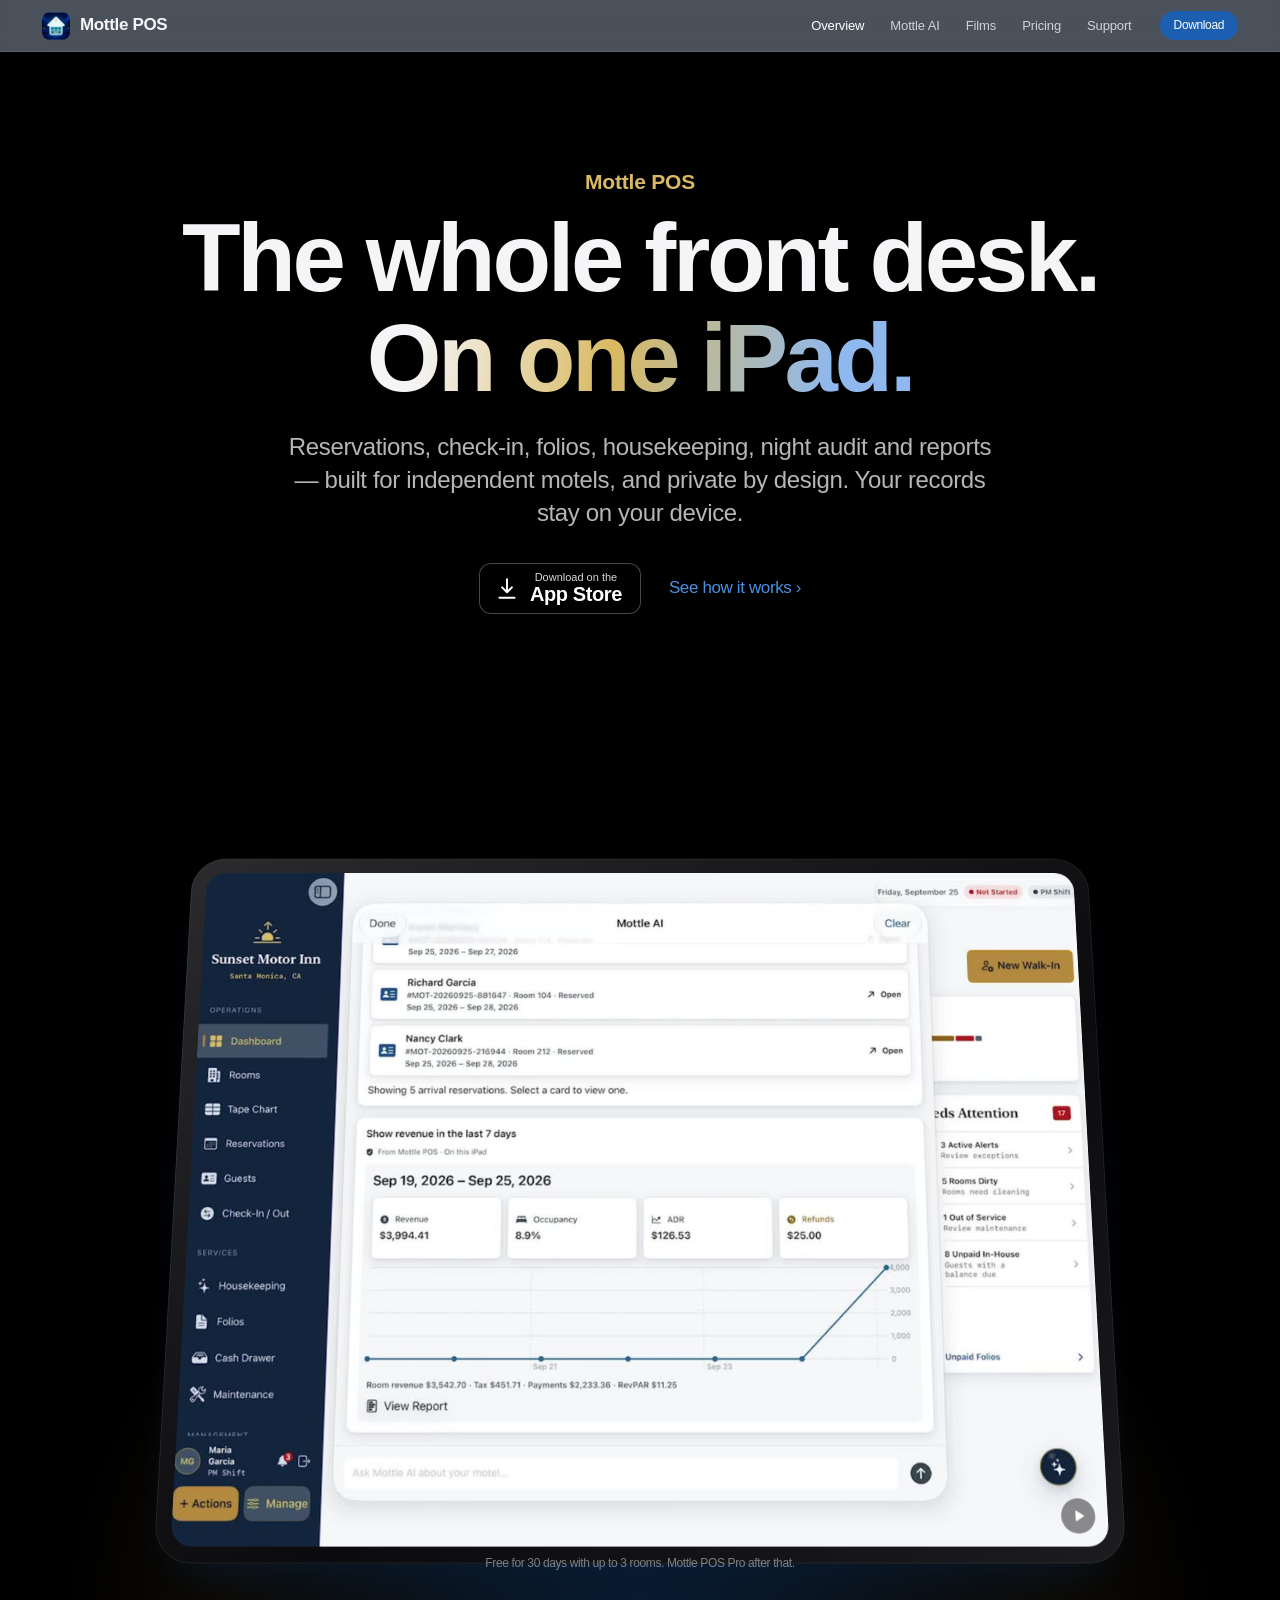
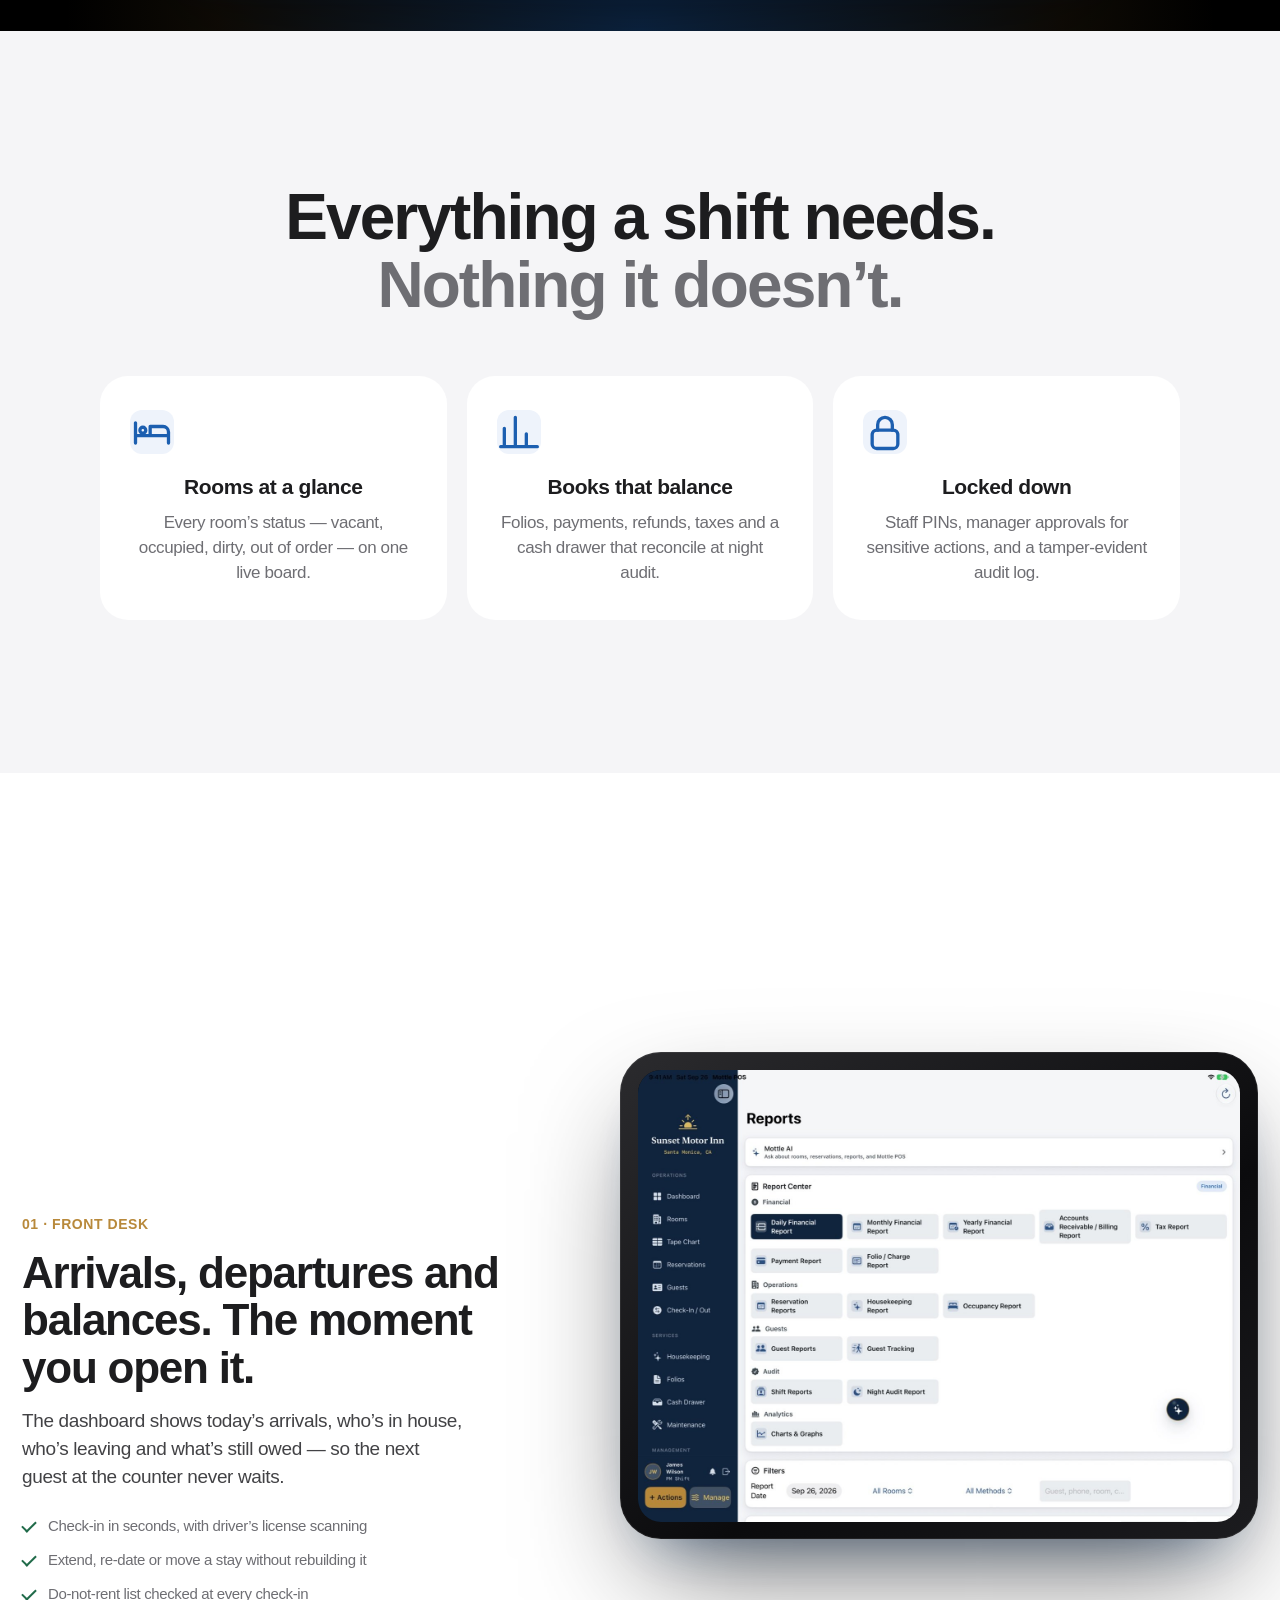
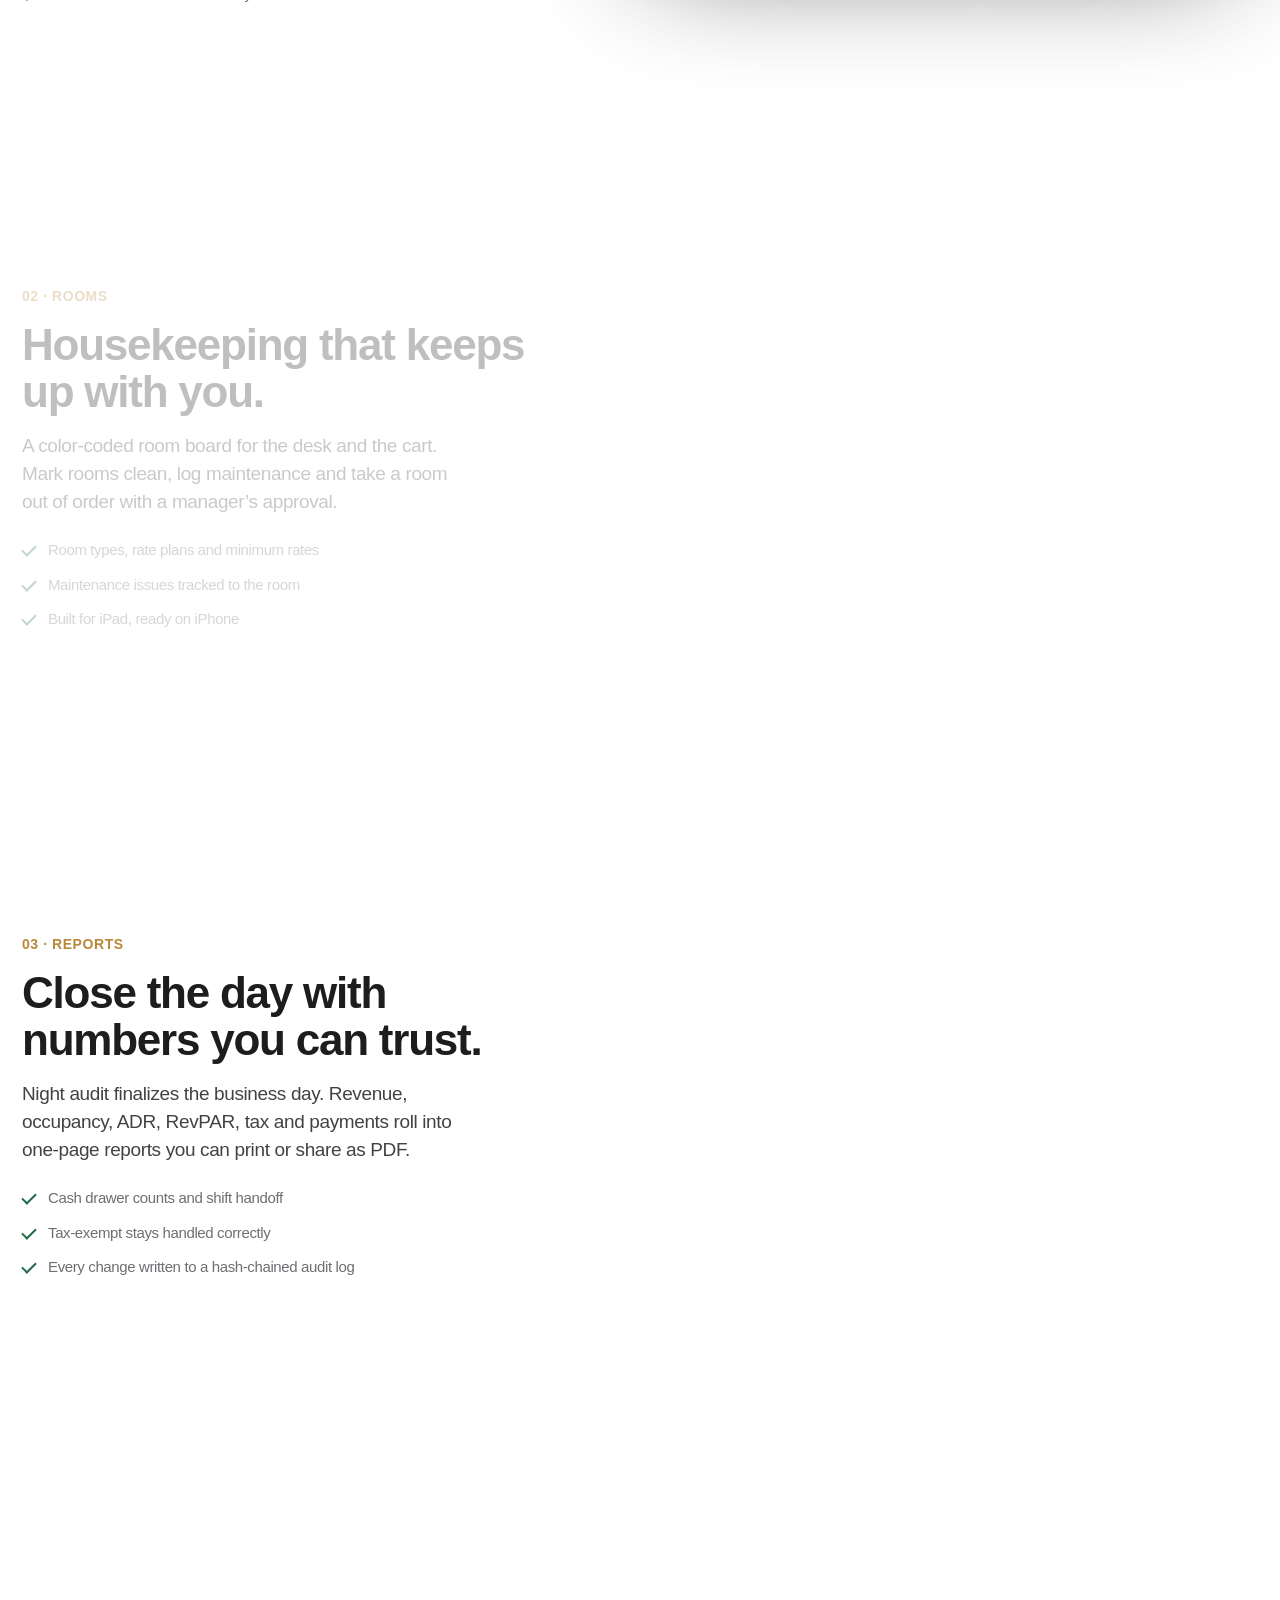
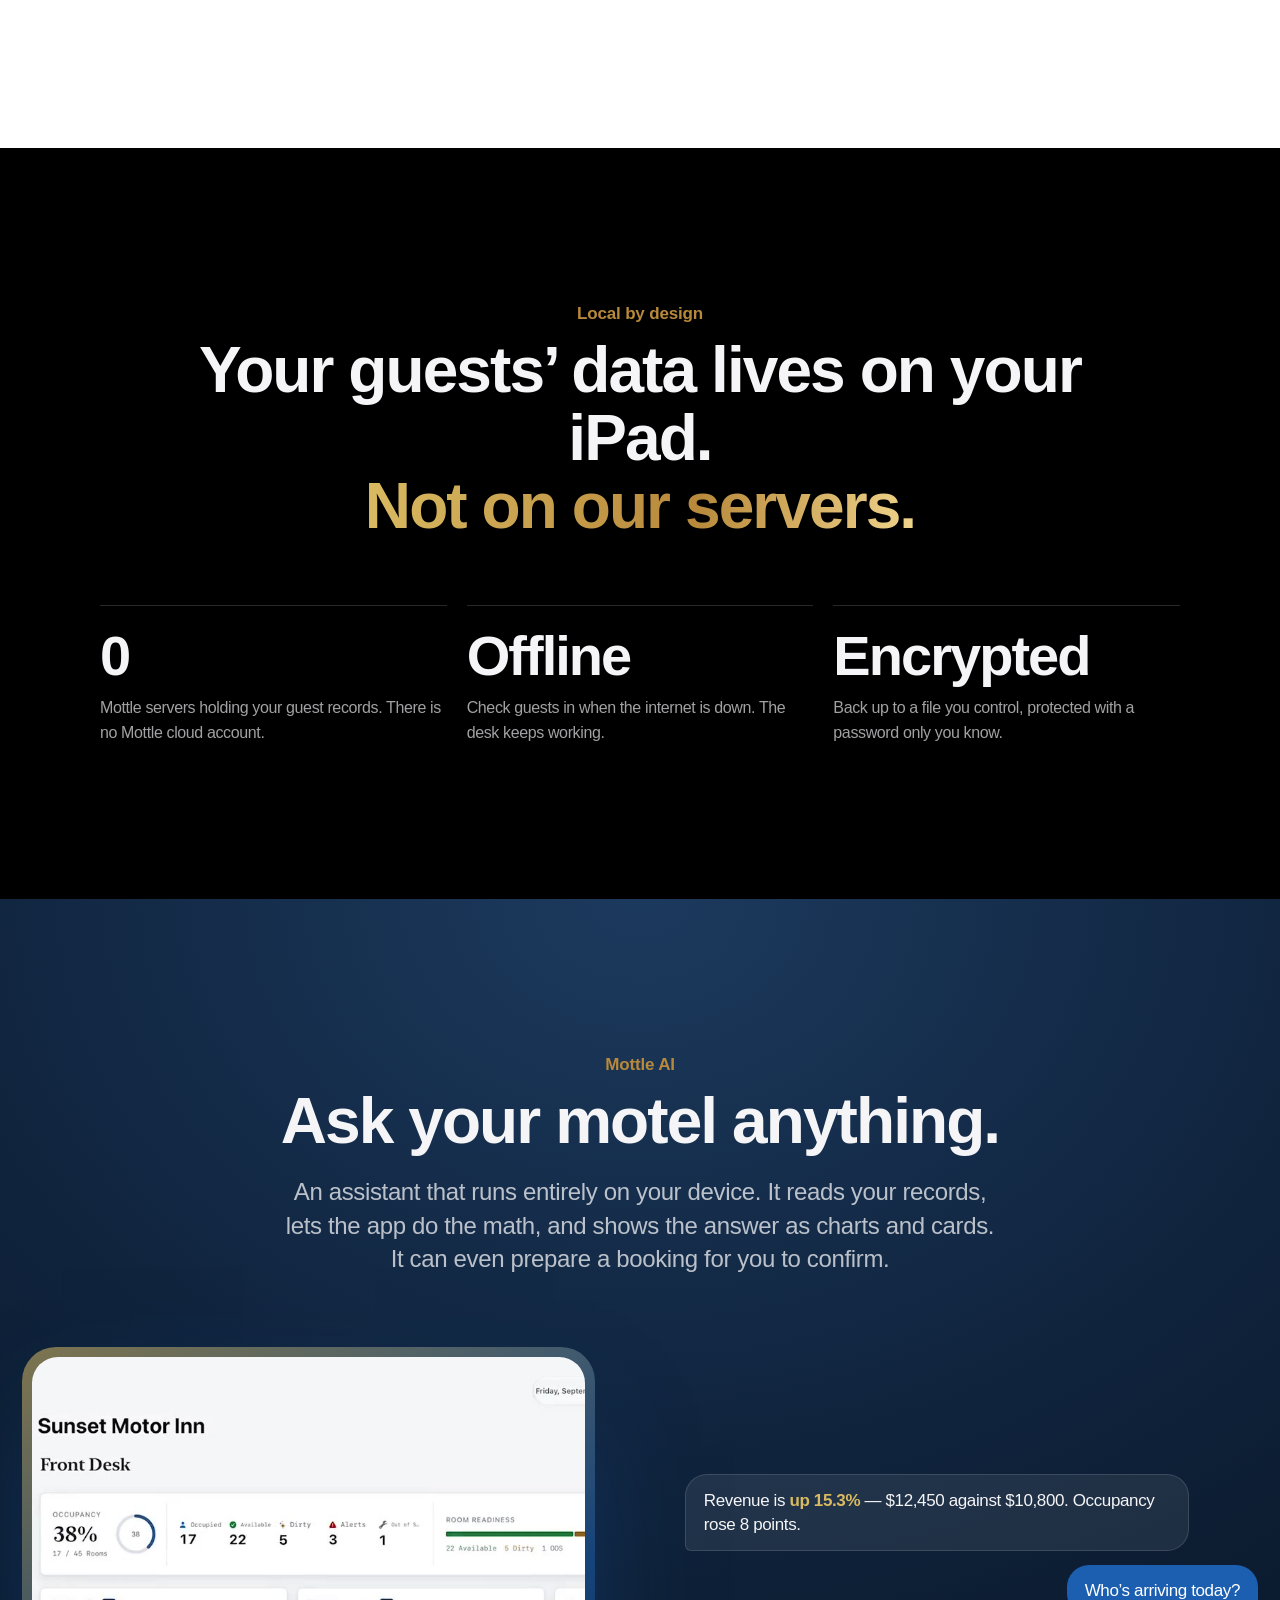
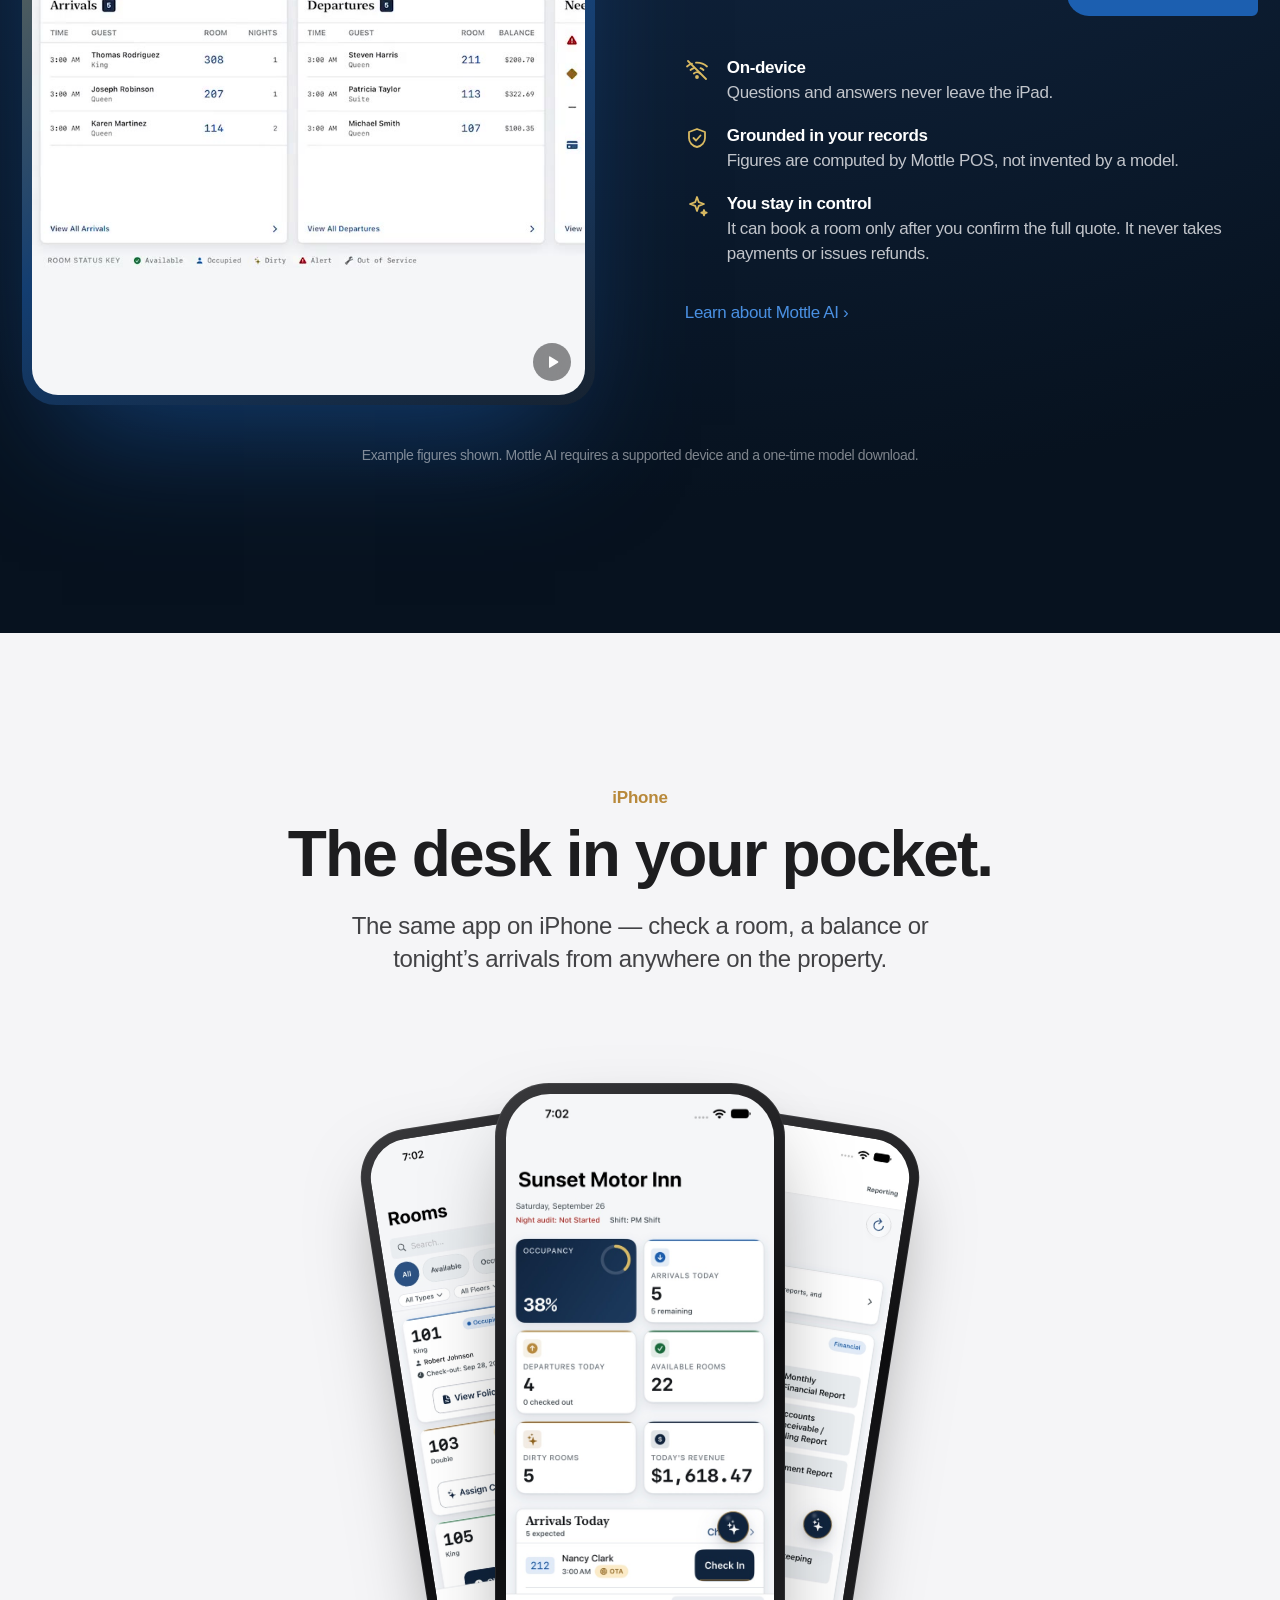
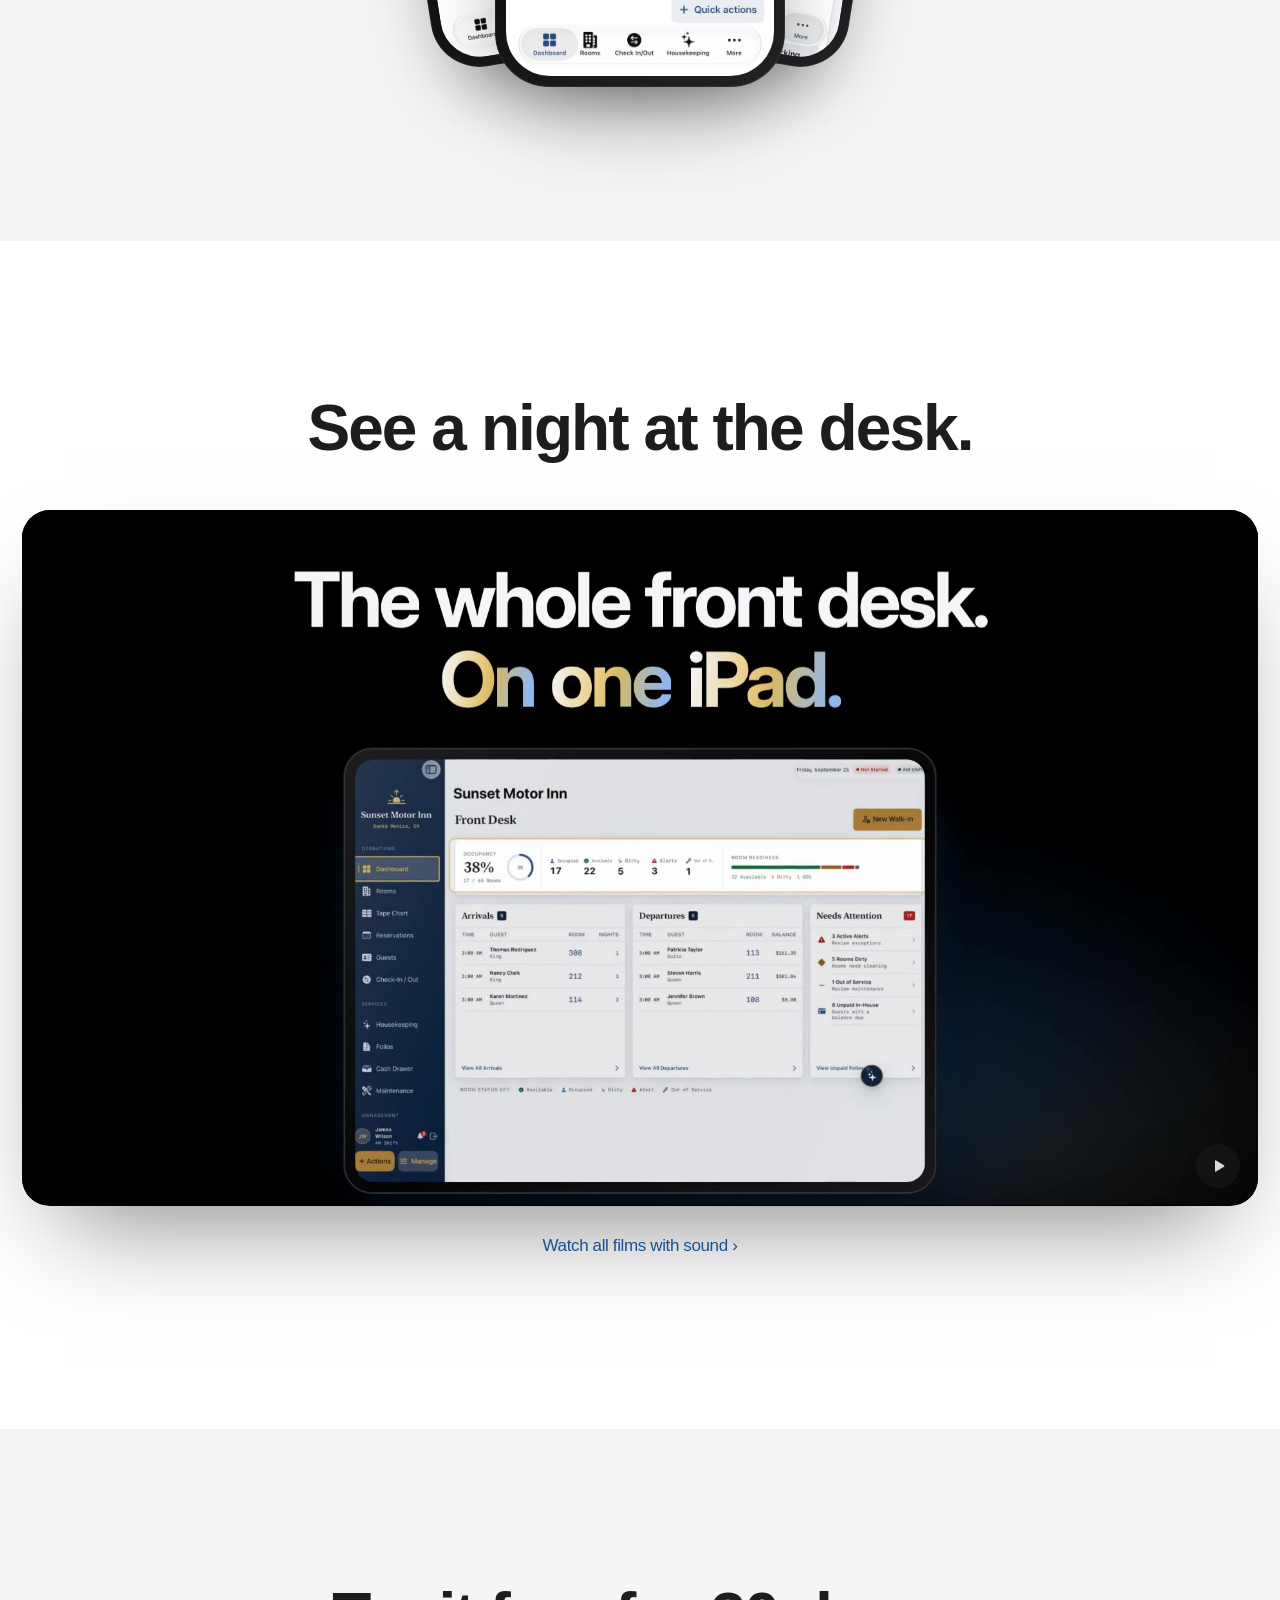
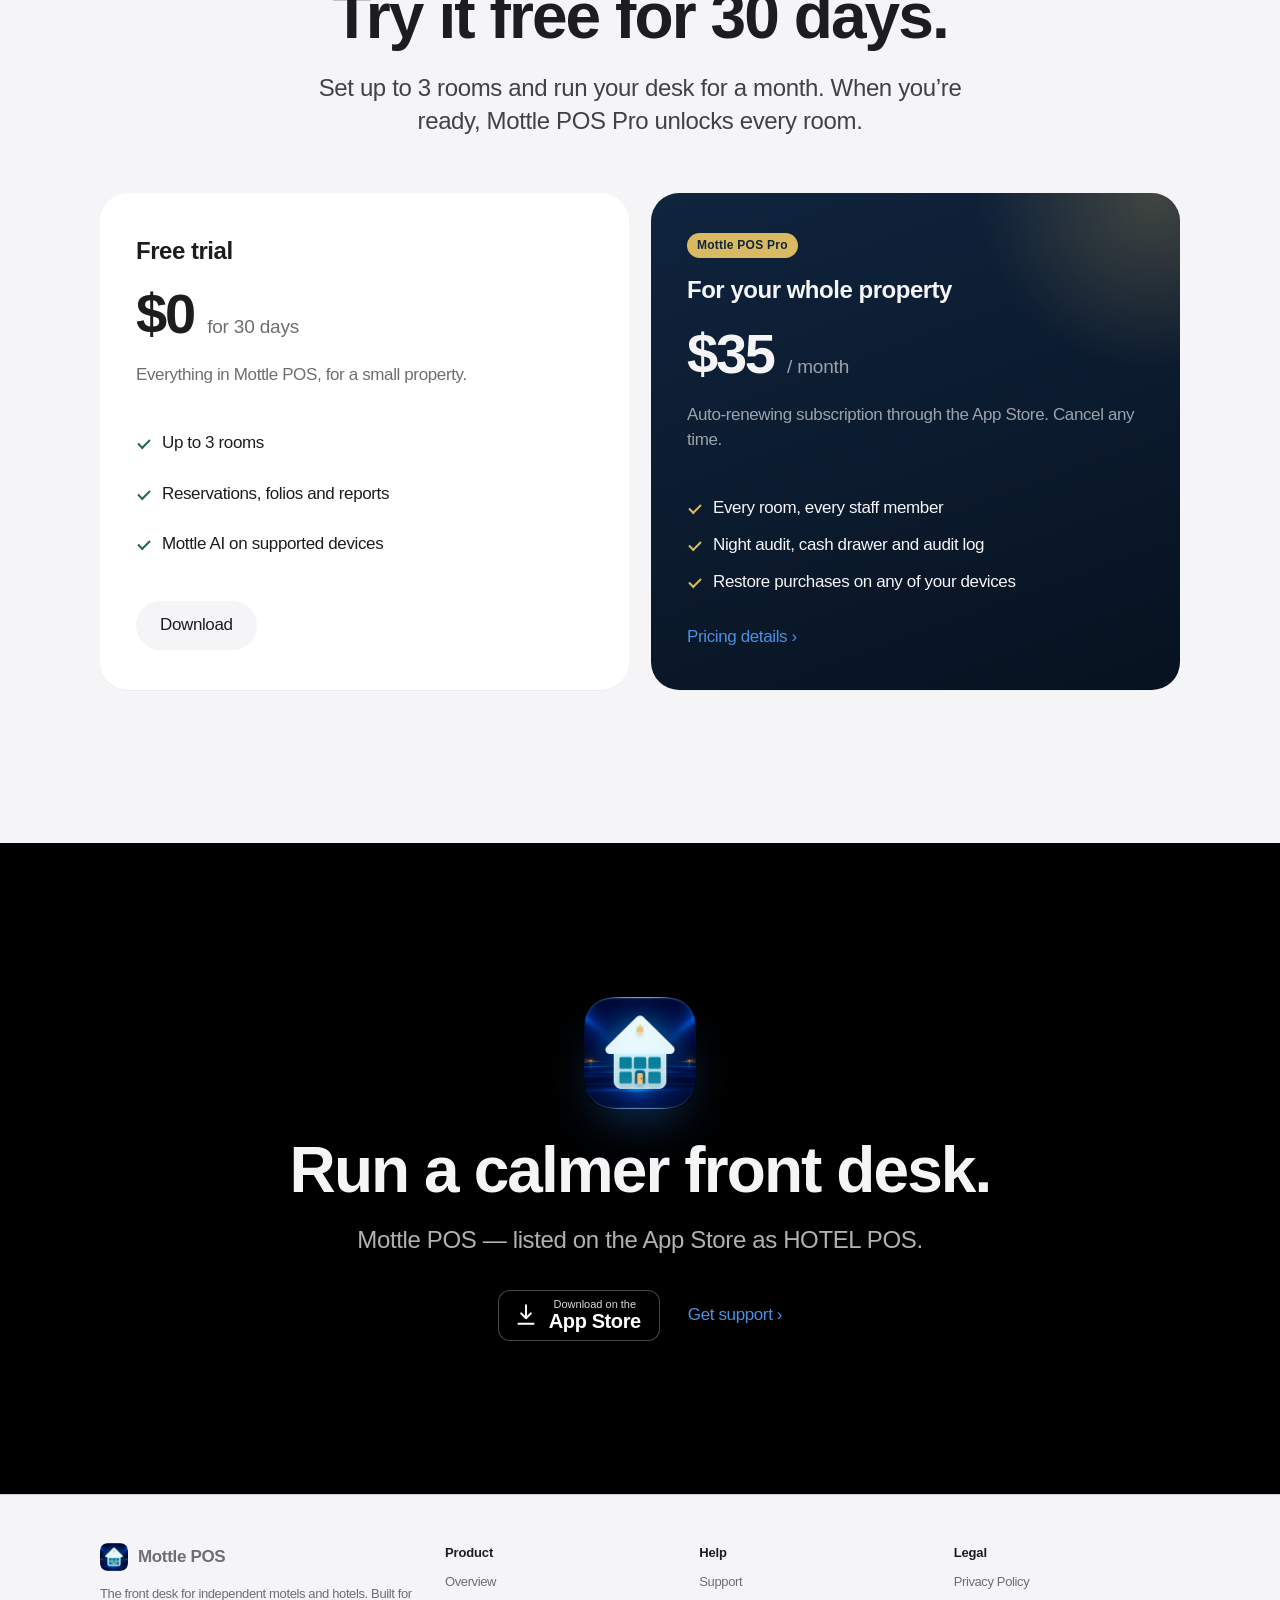
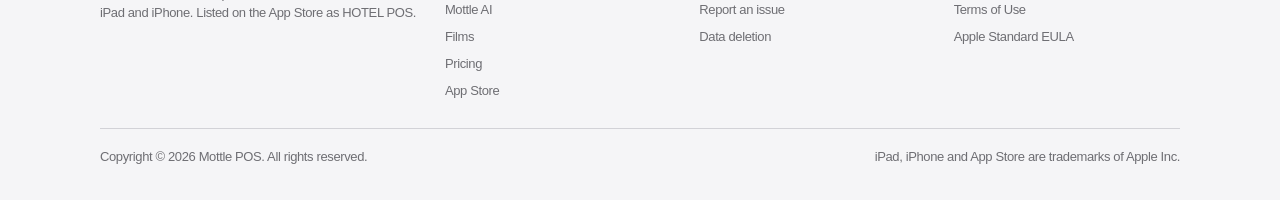
==== commit 229b3268: "Add four marketing films, a Films page, and site performance fixes Films (assets/films, built from m" ====
--- a/index.html
+++ b/index.html
@@ -9,21 +9,27 @@
   <meta property="og:type" content="website">
   <meta property="og:title" content="Mottle POS — The front desk for independent motels">
   <meta property="og:description" content="Reservations, check-in, folios, housekeeping, night audit and on-device AI for independent motels and hotels. Private by design, on iPad and iPhone.">
-  <meta property="og:image" content="assets/ipad-preview-poster.jpg">
+  <meta property="og:url" content="https://harsh220601.github.io/mottle-pos/">
+  <meta property="og:image" content="https://harsh220601.github.io/mottle-pos/assets/ipad-preview-poster.jpg">
   <meta name="twitter:card" content="summary_large_image">
+  <meta name="twitter:image" content="https://harsh220601.github.io/mottle-pos/assets/ipad-preview-poster.jpg">
+  <link rel="canonical" href="https://harsh220601.github.io/mottle-pos/">
   <meta name="apple-itunes-app" content="app-id=6763669836">
   <link rel="icon" type="image/png" href="assets/favicon-64.png">
   <link rel="apple-touch-icon" href="assets/apple-touch-icon.png">
   <link rel="stylesheet" href="assets/site.css">
+  <script>document.documentElement.classList.add('js')</script>
+  <script type="application/ld+json">{"@context": "https://schema.org", "@type": "SoftwareApplication", "name": "Mottle POS", "alternateName": "HOTEL POS", "applicationCategory": "BusinessApplication", "operatingSystem": "iPadOS, iOS", "description": "Front desk software for independent motels: reservations, check-in, folios, housekeeping, night audit and on-device AI.", "url": "https://harsh220601.github.io/mottle-pos/", "downloadUrl": "https://apps.apple.com/us/app/id6763669836", "image": "https://harsh220601.github.io/mottle-pos/assets/app-icon-512.png", "offers": {"@type": "Offer", "price": "35.00", "priceCurrency": "USD", "description": "Mottle POS Pro monthly subscription after a 30-day free trial"}}</script>
 </head>
 <body>
   <a class="skip" href="#main">Skip to content</a>
   <header class="nav dark">
     <nav class="nav-inner" aria-label="Main">
-      <a class="brand" href=""><img src="assets/app-icon-512.png" alt="" width="28" height="28">Mottle POS</a>
+      <a class="brand" href=""><img src="assets/app-icon-128.png" alt="" width="28" height="28">Mottle POS</a>
       <ul class="nav-links">
         <li><a href="" aria-current="page">Overview</a></li>
         <li><a href="ai/">Mottle AI</a></li>
+        <li><a href="films/">Films</a></li>
         <li><a href="pricing/">Pricing</a></li>
         <li><a href="support/">Support</a></li>
       </ul>
@@ -48,6 +54,7 @@
         <div class="ipad">
           <div class="screen">
             <video src="assets/ipad-preview.mp4" poster="assets/ipad-preview-poster.jpg" muted loop playsinline autoplay data-autoplay preload="metadata" aria-label="Mottle POS running on iPad"></video>
+            <button class="film-toggle" type="button" aria-label="Pause video"></button>
           </div>
         </div>
       </div>
@@ -148,7 +155,8 @@
         <div class="ai-grid">
           <div class="ai-frame reveal scale">
             <div class="screen">
-              <video src="assets/ai-demo.mp4" poster="assets/ai-demo-poster.jpg" muted loop playsinline autoplay data-autoplay preload="metadata" aria-label="Mottle AI answering questions on iPad"></video>
+              <video src="assets/ai-demo.mp4" poster="assets/ai-demo-poster.jpg" muted loop playsinline data-autoplay preload="none" aria-label="Mottle AI answering questions on iPad"></video>
+              <button class="film-toggle" type="button" aria-label="Pause video"></button>
             </div>
           </div>
           <div>
@@ -188,9 +196,10 @@
           <h2 class="headline reveal">See a night at the desk.</h2>
         </div>
         <div class="film reveal scale">
-          <video src="assets/film.mp4" poster="assets/film-poster.jpg" muted loop playsinline autoplay data-autoplay preload="metadata" aria-label="Mottle POS product film"></video>
+          <video src="assets/films/launch.mp4" poster="assets/films/launch-poster.jpg" muted loop playsinline data-autoplay preload="none" aria-label="Introducing Mottle POS, product film"></video>
           <button class="film-toggle" type="button" aria-label="Pause video"></button>
         </div>
+        <p class="center reveal" style="margin-top:28px"><a class="link-arrow" href="films/">Watch all films with sound</a></p>
       </div>
     </section>
 
@@ -228,7 +237,7 @@
 
     <section class="section dark-section final" data-dark-nav>
       <div class="container">
-        <img class="app-icon reveal scale" src="assets/app-icon-512.png" alt="Mottle POS app icon" width="112" height="112">
+        <img class="app-icon reveal scale" src="assets/app-icon-256.png" alt="Mottle POS app icon" width="112" height="112">
         <h2 class="headline reveal" style="--d:1">Run a calmer front desk.</h2>
         <p class="lead reveal" style="--d:2;margin:18px auto 34px">Mottle POS — listed on the App Store as HOTEL POS.</p>
         <div class="actions reveal" style="--d:3"><a class="appstore-badge" href="https://apps.apple.com/us/app/id6763669836" rel="noopener">
@@ -243,7 +252,7 @@
     <div class="footer-inner">
       <div class="footer-cols">
         <div>
-          <a class="brand" href=""><img src="assets/app-icon-512.png" alt="" width="28" height="28">Mottle POS</a>
+          <a class="brand" href=""><img src="assets/app-icon-128.png" alt="" width="28" height="28">Mottle POS</a>
           <p>The front desk for independent motels and hotels. Built for iPad and iPhone. Listed on the App Store as HOTEL POS.</p>
         </div>
         <div>
@@ -251,6 +260,7 @@
           <ul>
             <li><a href="">Overview</a></li>
             <li><a href="ai/">Mottle AI</a></li>
+            <li><a href="films/">Films</a></li>
             <li><a href="pricing/">Pricing</a></li>
             <li><a href="https://apps.apple.com/us/app/id6763669836" rel="noopener">App Store</a></li>
           </ul>
@@ -259,7 +269,7 @@
           <h4>Help</h4>
           <ul>
             <li><a href="support/">Support</a></li>
-            <li><a href="https://docs.google.com/forms/d/e/1FAIpQLSfP7oIu5GWsGP1WcWIw_g4N7ydCj4RIh4rdEXUlS_z4BDrW8g/viewform" rel="noopener">Report an issue</a></li>
+            <li><a href="support/#contact">Report an issue</a></li>
             <li><a href="data-deletion/">Data deletion</a></li>
           </ul>
         </div>
--- a/assets/site.css
+++ b/assets/site.css
@@ -198,10 +198,11 @@
 .phone .screen img { width: 100%; height: 100%; object-fit: cover; }
 
 /* ---------- Reveal motion ---------- */
-.reveal { opacity: 0; transform: translateY(32px); transition: opacity 1s var(--ease), transform 1.1s var(--ease); transition-delay: calc(var(--d, 0) * 90ms); }
-.reveal.in { opacity: 1; transform: none; }
-.reveal.scale { transform: scale(0.94); }
-.reveal.scale.in { transform: none; }
+/* Hidden only once JS is known to run, so content never stays invisible without it. */
+.js .reveal { opacity: 0; transform: translateY(32px); transition: opacity 1s var(--ease), transform 1.1s var(--ease); transition-delay: calc(var(--d, 0) * 90ms); }
+.js .reveal.in { opacity: 1; transform: none; }
+.js .reveal.scale { transform: scale(0.94); }
+.js .reveal.scale.in { transform: none; }
 
 /* ---------- Highlights strip ---------- */
 .highlights { display: grid; grid-template-columns: repeat(3, 1fr); gap: 20px; margin-top: 56px; }
@@ -247,7 +248,7 @@
 /* ---------- Mottle AI ---------- */
 .ai-grid { display: grid; grid-template-columns: 1fr 1fr; gap: clamp(40px, 7vw, 100px); align-items: center; margin-top: 72px; }
 .ai-frame { border-radius: 34px; padding: 10px; background: linear-gradient(150deg, rgba(217,186,98,0.55), rgba(28,95,176,0.55) 55%, rgba(255,255,255,0.06)); box-shadow: 0 60px 120px -40px rgba(28, 95, 176, 0.55); }
-.ai-frame .screen { border-radius: 26px; overflow: hidden; background: #f4f6f8; aspect-ratio: 780 / 900; }
+.ai-frame .screen { position: relative; border-radius: 26px; overflow: hidden; background: #f4f6f8; aspect-ratio: 780 / 900; }
 .ai-frame video, .ai-frame img { width: 100%; height: 100%; object-fit: cover; }
 .chat { display: grid; gap: 14px; }
 .bubble { max-width: 88%; padding: 14px 18px; border-radius: 22px; font-size: 17px; line-height: 1.38; }
@@ -276,6 +277,30 @@
   background: rgba(30, 30, 32, 0.6); -webkit-backdrop-filter: blur(12px); backdrop-filter: blur(12px);
 }
 .film-toggle svg { width: 18px; height: 18px; }
+.film-toggle { z-index: 2; opacity: 0.85; transition: opacity 0.2s, transform 0.2s var(--ease); }
+.film-toggle:hover { opacity: 1; transform: scale(1.06); }
+.screen .film-toggle { right: 14px; bottom: 14px; width: 38px; height: 38px; }
+
+/* ---------- Films page ---------- */
+.films-grid { display: grid; grid-template-columns: 1fr 1fr; gap: 28px; }
+.film-card { background: var(--surface); border-radius: var(--radius); overflow: hidden; display: flex; flex-direction: column; }
+.film-card:first-child { grid-column: 1 / -1; }
+.film-frame { background: #000; aspect-ratio: 16 / 9; }
+.film-frame video { width: 100%; height: 100%; object-fit: contain; background: #000; }
+.film-meta { padding: 26px 30px 30px; }
+.film-meta h3 { margin: 0 0 8px; font-size: 24px; letter-spacing: -0.02em; }
+.film-meta p { margin: 0 0 10px; color: var(--ink-2); }
+.film-card.tall { grid-column: 1 / -1; flex-direction: row; align-items: center; background: linear-gradient(160deg, #10243e, #07121f); color: #f5f5f7; }
+.film-card.tall .film-frame { aspect-ratio: 9 / 16; width: min(380px, 42%); flex: none; }
+.film-card.tall .film-meta { padding: 40px; }
+.film-card.tall .film-meta p { color: rgba(245, 245, 247, 0.72); }
+.film-card.tall .muted { color: rgba(245, 245, 247, 0.55); }
+.film-card.tall a { color: var(--blue-bright); }
+@media (max-width: 820px) {
+  .films-grid { grid-template-columns: 1fr; }
+  .film-card.tall { flex-direction: column; }
+  .film-card.tall .film-frame { width: 100%; max-width: 420px; margin: 0 auto; }
+}
 
 /* ---------- Pricing ---------- */
 .plans { display: grid; grid-template-columns: 1fr 1fr; gap: 22px; margin-top: 56px; text-align: left; }
@@ -338,6 +363,57 @@
 details.faq[open] summary::after { transform: rotate(45deg); }
 details.faq p { color: var(--ink-2); margin: 14px 0 0; }
 
+/* ---------- Support form ---------- */
+[hidden] { display: none !important; }
+.contact { max-width: 880px; margin: 72px auto 0; background: var(--surface); border-radius: var(--radius); padding: clamp(28px, 5vw, 56px); box-shadow: 0 40px 80px -50px rgba(16, 36, 62, 0.35); scroll-margin-top: calc(var(--nav-h) + 24px); }
+.contact-head { margin-bottom: 32px; }
+.contact-head .muted { margin: 8px 0 0; }
+.support-form { display: grid; gap: 26px; }
+.field { display: grid; gap: 10px; border: 0; padding: 0; margin: 0; min-width: 0; }
+.field > label, .field > legend { font-size: 15px; font-weight: 600; color: var(--ink); padding: 0; letter-spacing: -0.01em; }
+.field > legend { margin-bottom: 10px; }
+.req, .opt { font-size: 12px; font-weight: 500; margin-left: 6px; color: var(--ink-3); }
+.req { color: var(--gold); }
+.field-row { display: grid; grid-template-columns: 1.3fr 1fr; gap: 22px; }
+.field-row.three { grid-template-columns: repeat(3, 1fr); }
+@media (max-width: 720px) { .field-row, .field-row.three { grid-template-columns: 1fr; } }
+.support-form input[type=text], .support-form input[type=email], .support-form input[type=tel], .support-form textarea {
+  width: 100%; font: inherit; font-size: 17px; color: var(--ink); background: var(--bg);
+  border: 1.5px solid transparent; border-radius: 14px; padding: 14px 16px; outline: none;
+  transition: border-color 0.2s, background 0.2s, box-shadow 0.2s; -webkit-appearance: none; appearance: none;
+}
+.support-form textarea { resize: vertical; min-height: 150px; line-height: 1.45; }
+.support-form input:focus, .support-form textarea:focus { background: #fff; border-color: var(--blue); box-shadow: 0 0 0 4px rgba(28, 95, 176, 0.14); }
+.support-form ::placeholder { color: #a1a1a6; }
+.support-form .invalid { border-color: var(--red) !important; background: #fff6f6 !important; }
+.pills { display: flex; flex-wrap: wrap; gap: 10px; border-radius: 16px; }
+.pills.invalid { box-shadow: 0 0 0 2px var(--red); padding: 4px; }
+.pill { position: relative; cursor: pointer; }
+.pill input { position: absolute; opacity: 0; width: 1px; height: 1px; }
+.pill span { display: inline-block; padding: 11px 18px; border-radius: 980px; background: var(--bg); color: var(--ink-2); font-size: 15px; font-weight: 500; border: 1.5px solid transparent; transition: background 0.2s, color 0.2s, border-color 0.2s, transform 0.2s var(--ease); }
+.pill:hover span { background: #e8e8ed; }
+.pill input:checked + span { background: var(--navy); color: #fff; transform: scale(1.03); }
+.pill input:focus-visible + span { border-color: var(--blue-bright); }
+.hint { margin: 0; font-size: 13px; color: var(--ink-3); display: flex; gap: 8px; align-items: center; }
+.hint svg { width: 16px; height: 16px; flex: none; color: var(--green); }
+.hp { position: absolute; left: -9999px; width: 1px; height: 1px; overflow: hidden; }
+.form-foot { display: flex; flex-wrap: wrap; gap: 18px; align-items: center; justify-content: space-between; border-top: 1px solid var(--line); padding-top: 24px; }
+.form-foot p { margin: 0; max-width: 440px; }
+.btn.send { position: relative; padding: 14px 30px; }
+.btn.send[disabled] { opacity: 0.75; cursor: progress; transform: none; }
+.btn.send .spinner { display: none; width: 18px; height: 18px; border-radius: 50%; border: 2px solid rgba(255,255,255,0.35); border-top-color: #fff; animation: spin 0.8s linear infinite; }
+.btn.send.loading .spinner { display: inline-block; }
+@keyframes spin { to { transform: rotate(360deg); } }
+.form-error { margin: 0; color: var(--red); font-size: 15px; }
+.form-done { text-align: center; padding: 24px 0 8px; outline: none; }
+.form-done .muted { margin: 10px 0 22px; }
+.form-done .again { background: none; border: 0; cursor: pointer; font: inherit; color: var(--blue); }
+.done-check { width: 76px; height: 76px; margin: 0 auto 22px; }
+.done-check svg { width: 100%; height: 100%; fill: none; stroke: var(--green); stroke-width: 3; stroke-linecap: round; stroke-linejoin: round; }
+.done-check circle { stroke-dasharray: 151; stroke-dashoffset: 151; animation: draw 0.7s var(--ease) forwards; }
+.done-check path { stroke-dasharray: 36; stroke-dashoffset: 36; animation: draw 0.45s 0.5s var(--ease) forwards; }
+@keyframes draw { to { stroke-dashoffset: 0; } }
+
 /* ---------- Footer ---------- */
 .footer { background: #f5f5f7; border-top: 1px solid var(--line); padding: 48px 22px 34px; font-size: 13px; color: var(--ink-3); }
 .footer-inner { max-width: var(--max); margin: 0 auto; }
@@ -357,4 +433,6 @@
   .hero-device .ipad, .phones .phone { transform: none !important; }
   .phones .phone:nth-child(2) { margin: 0 -2%; }
   .story-visual .screen img { transition: none; }
-}
+  .done-check circle, .done-check path { animation: none; stroke-dashoffset: 0; }
+  .btn.send .spinner { animation-duration: 2s; }
+}
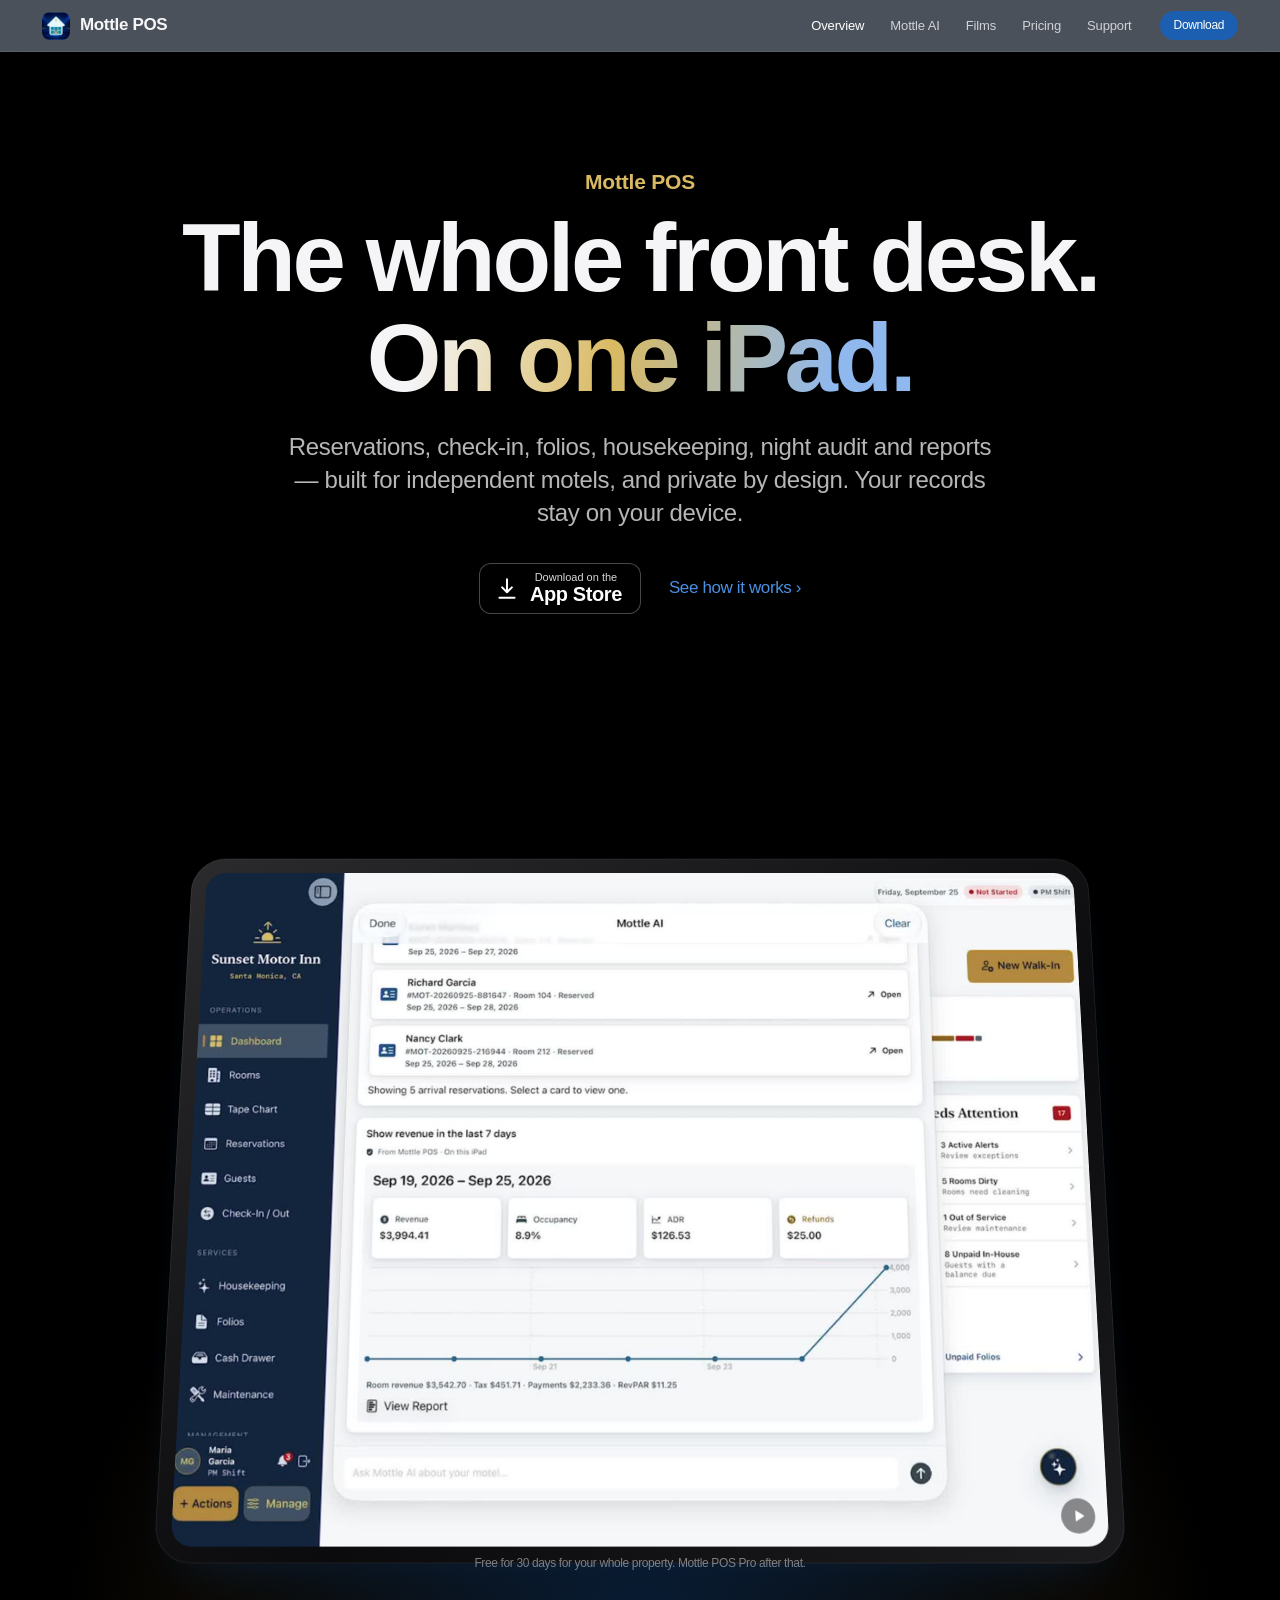
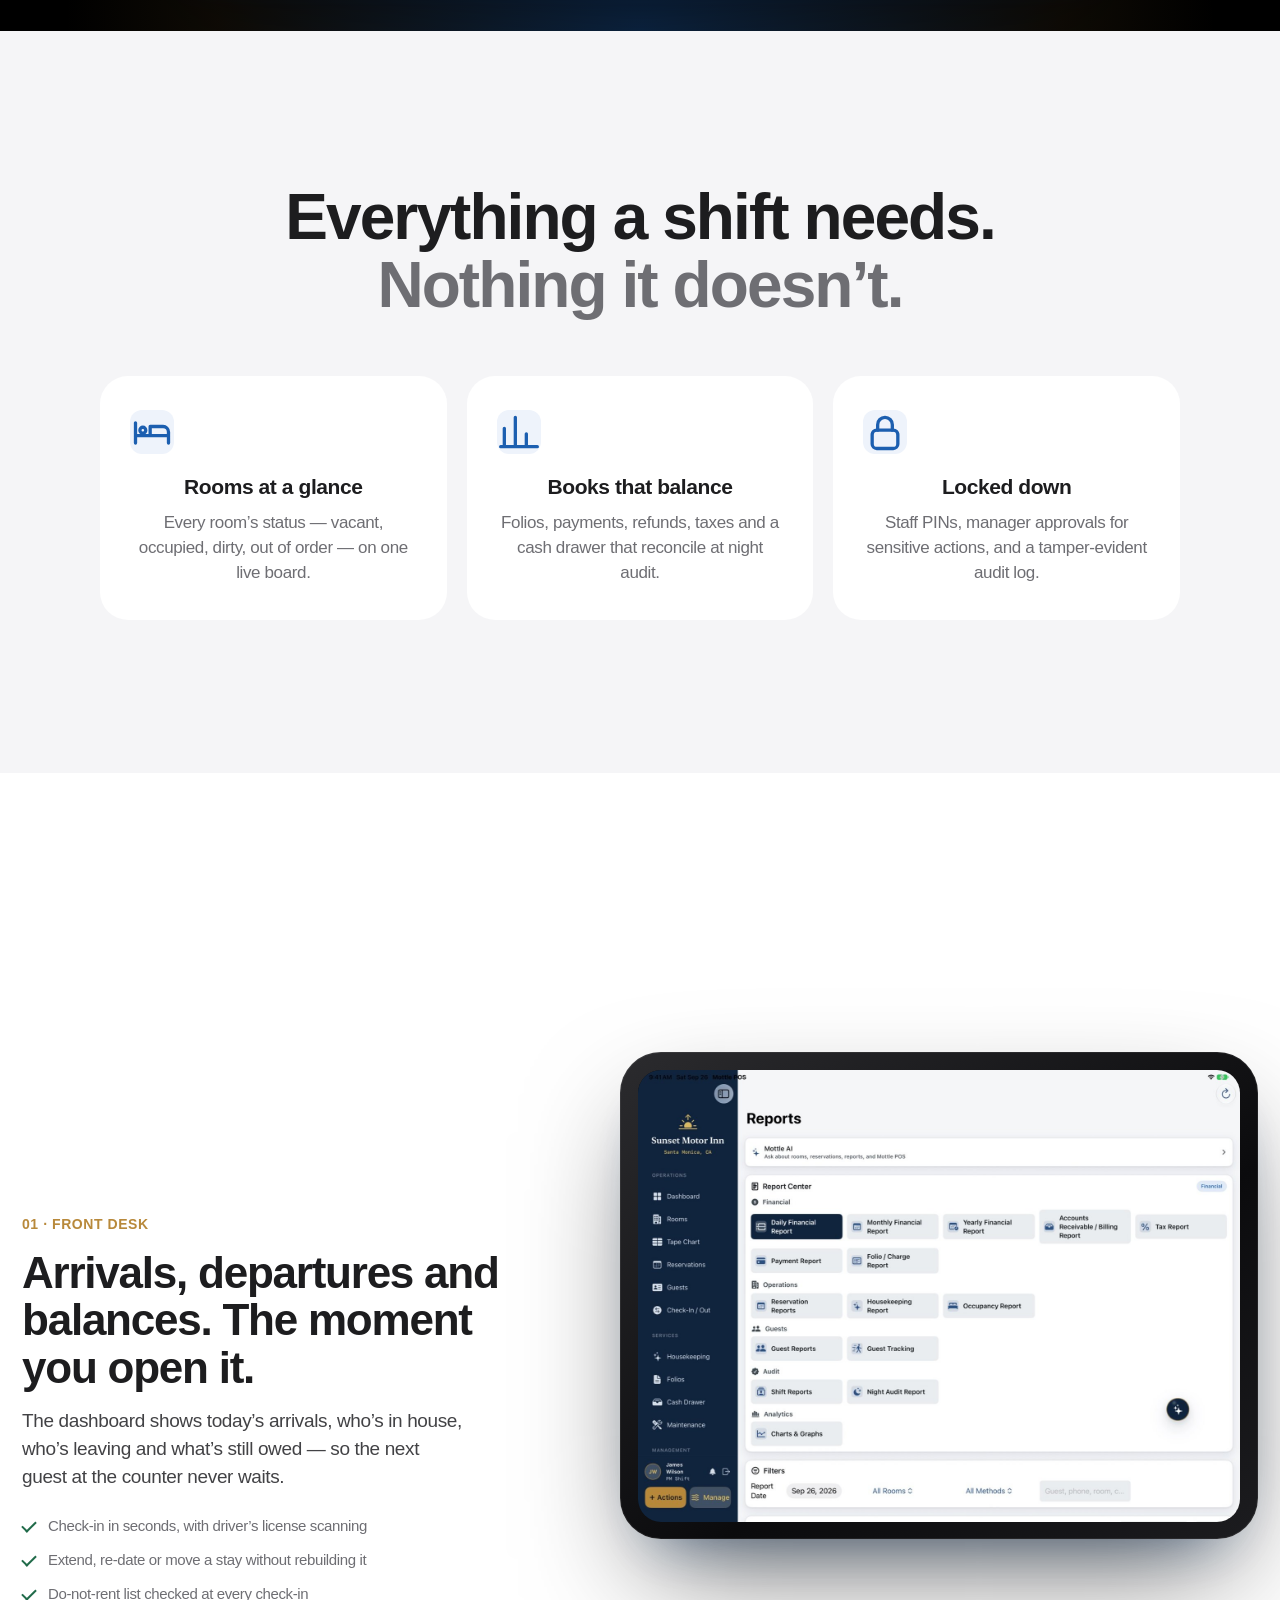
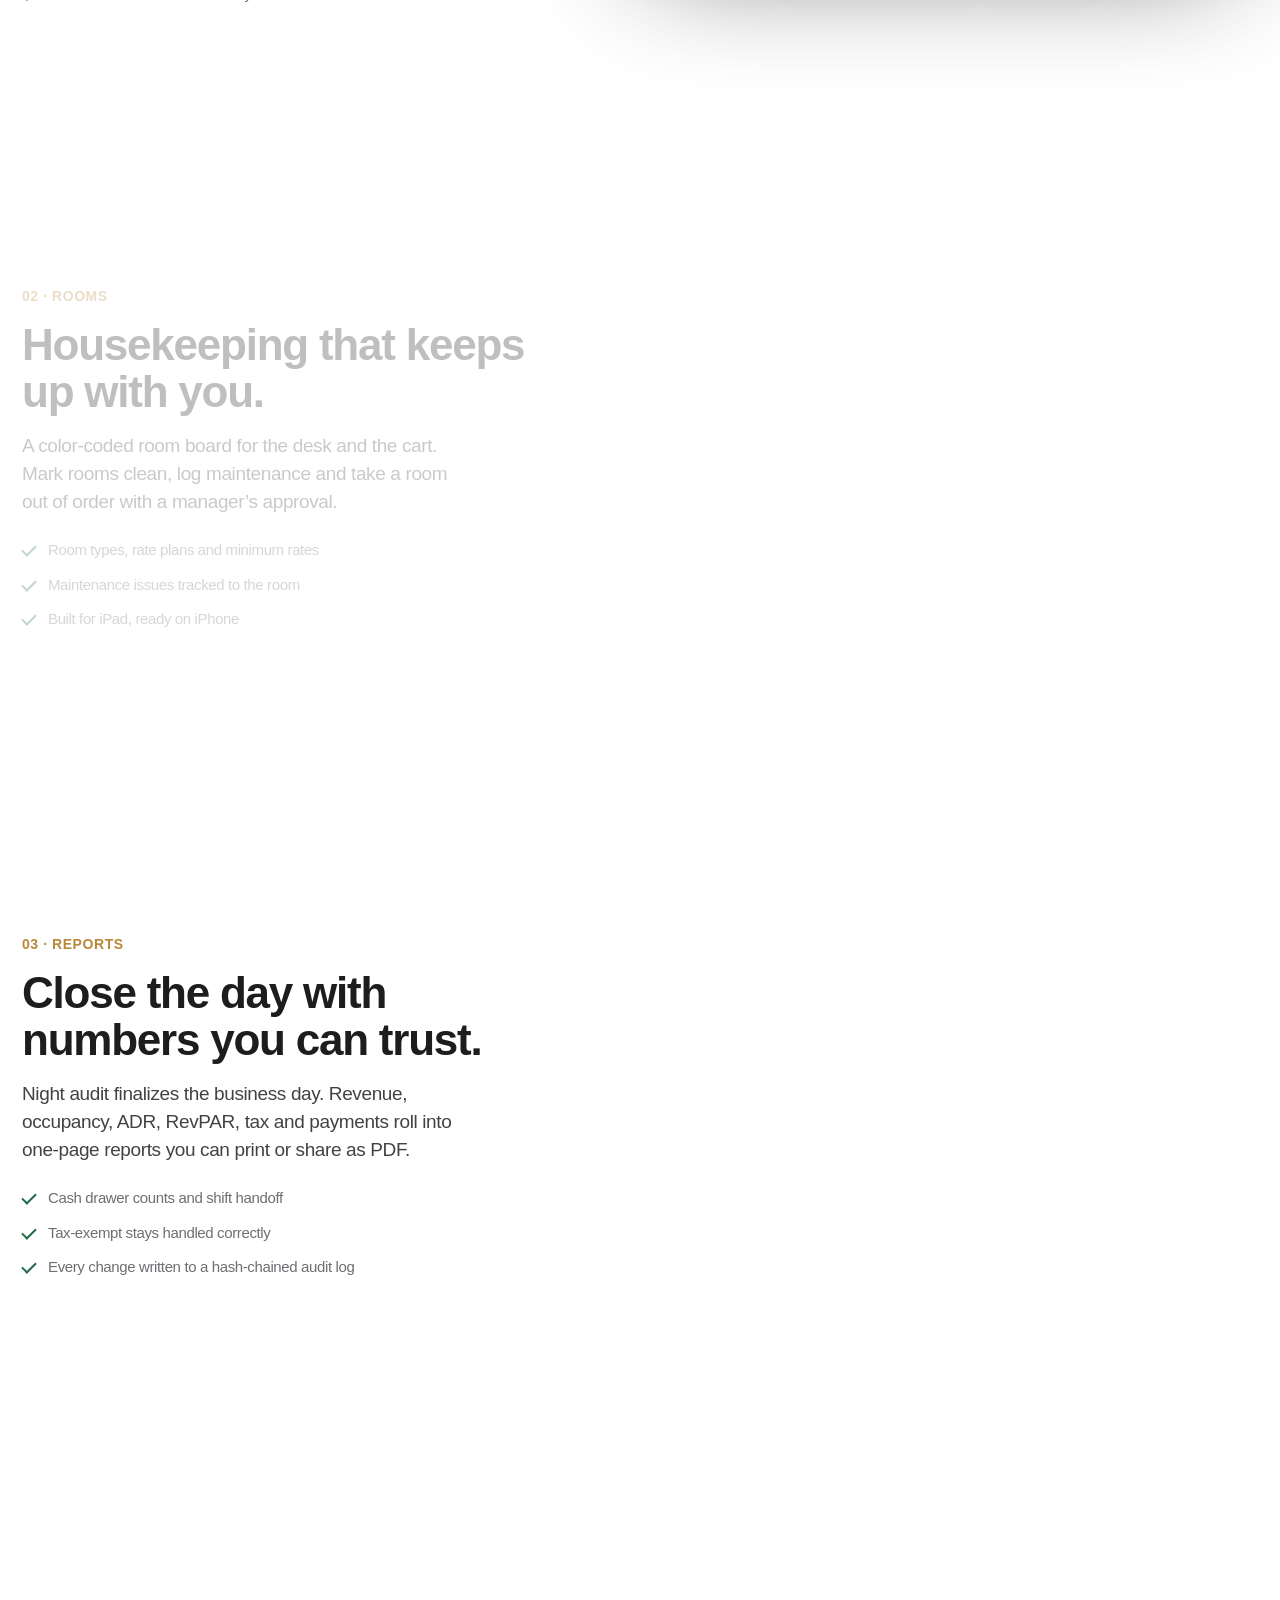
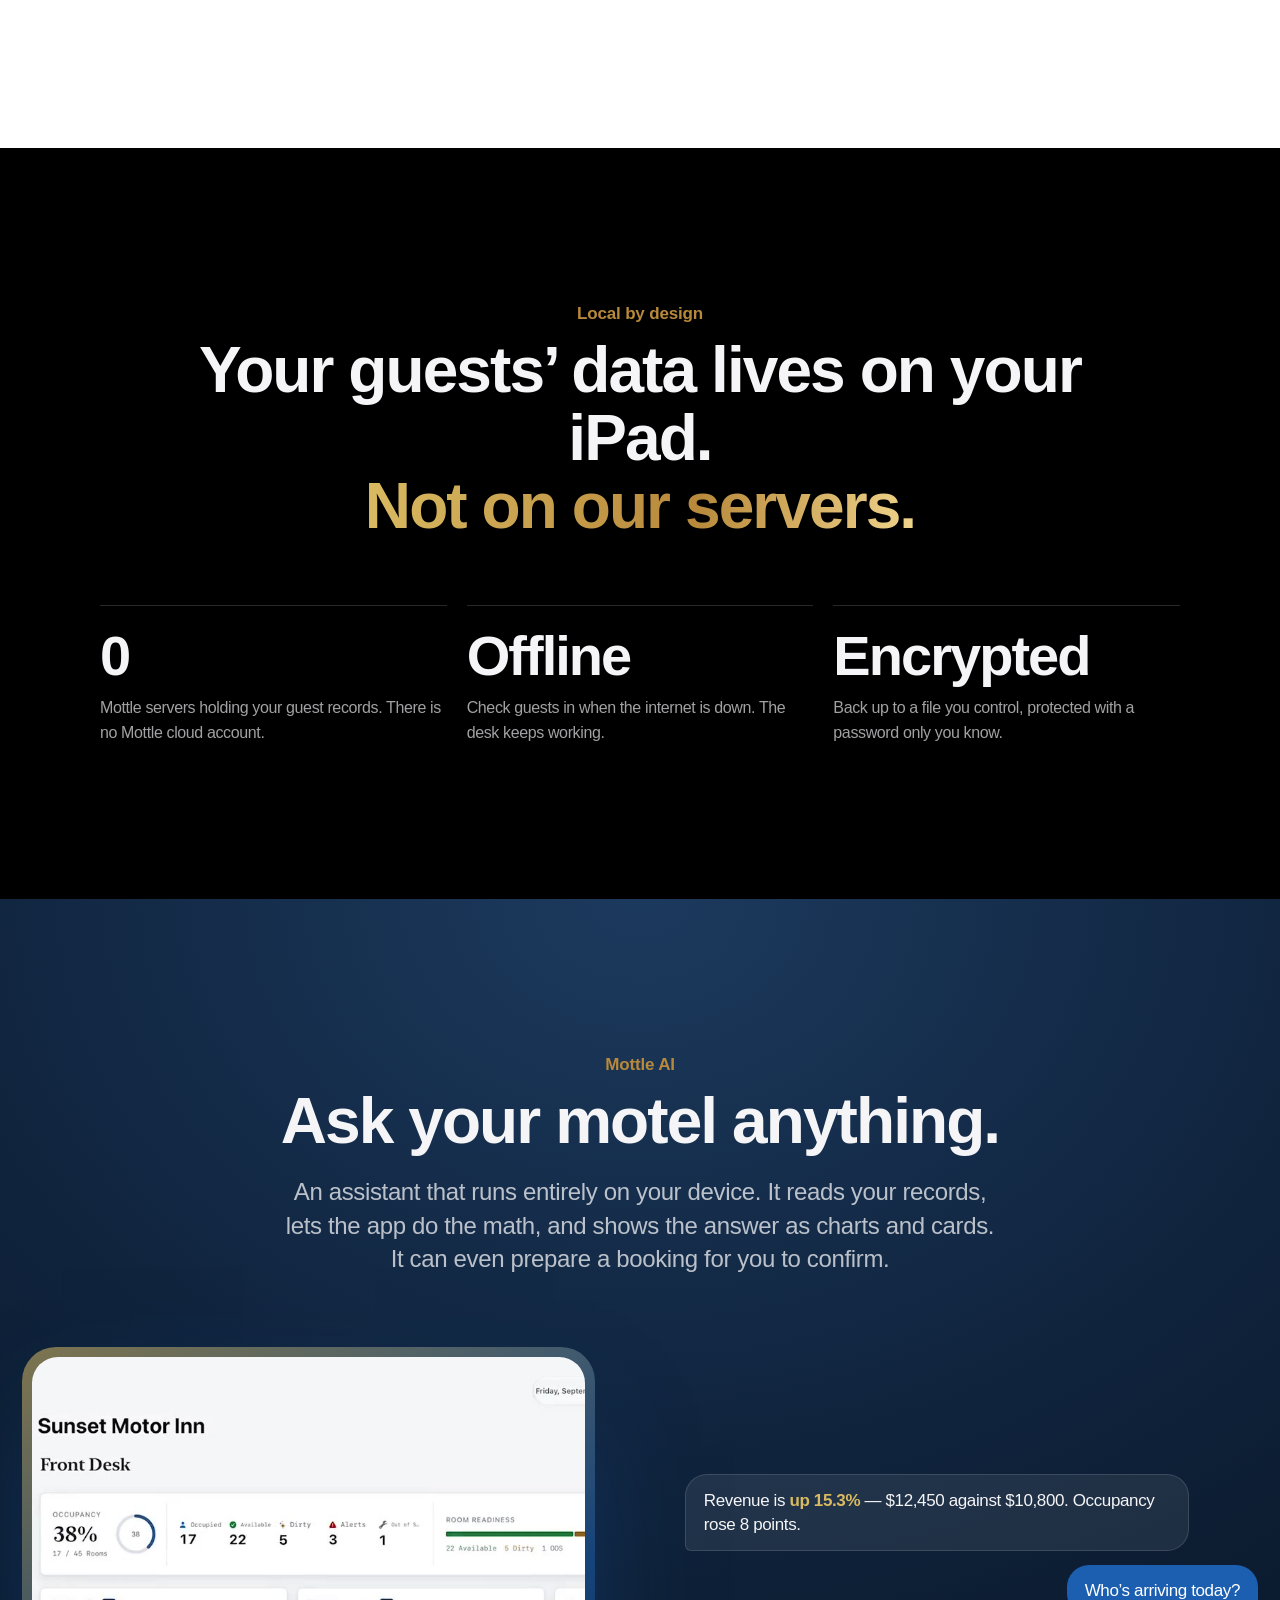
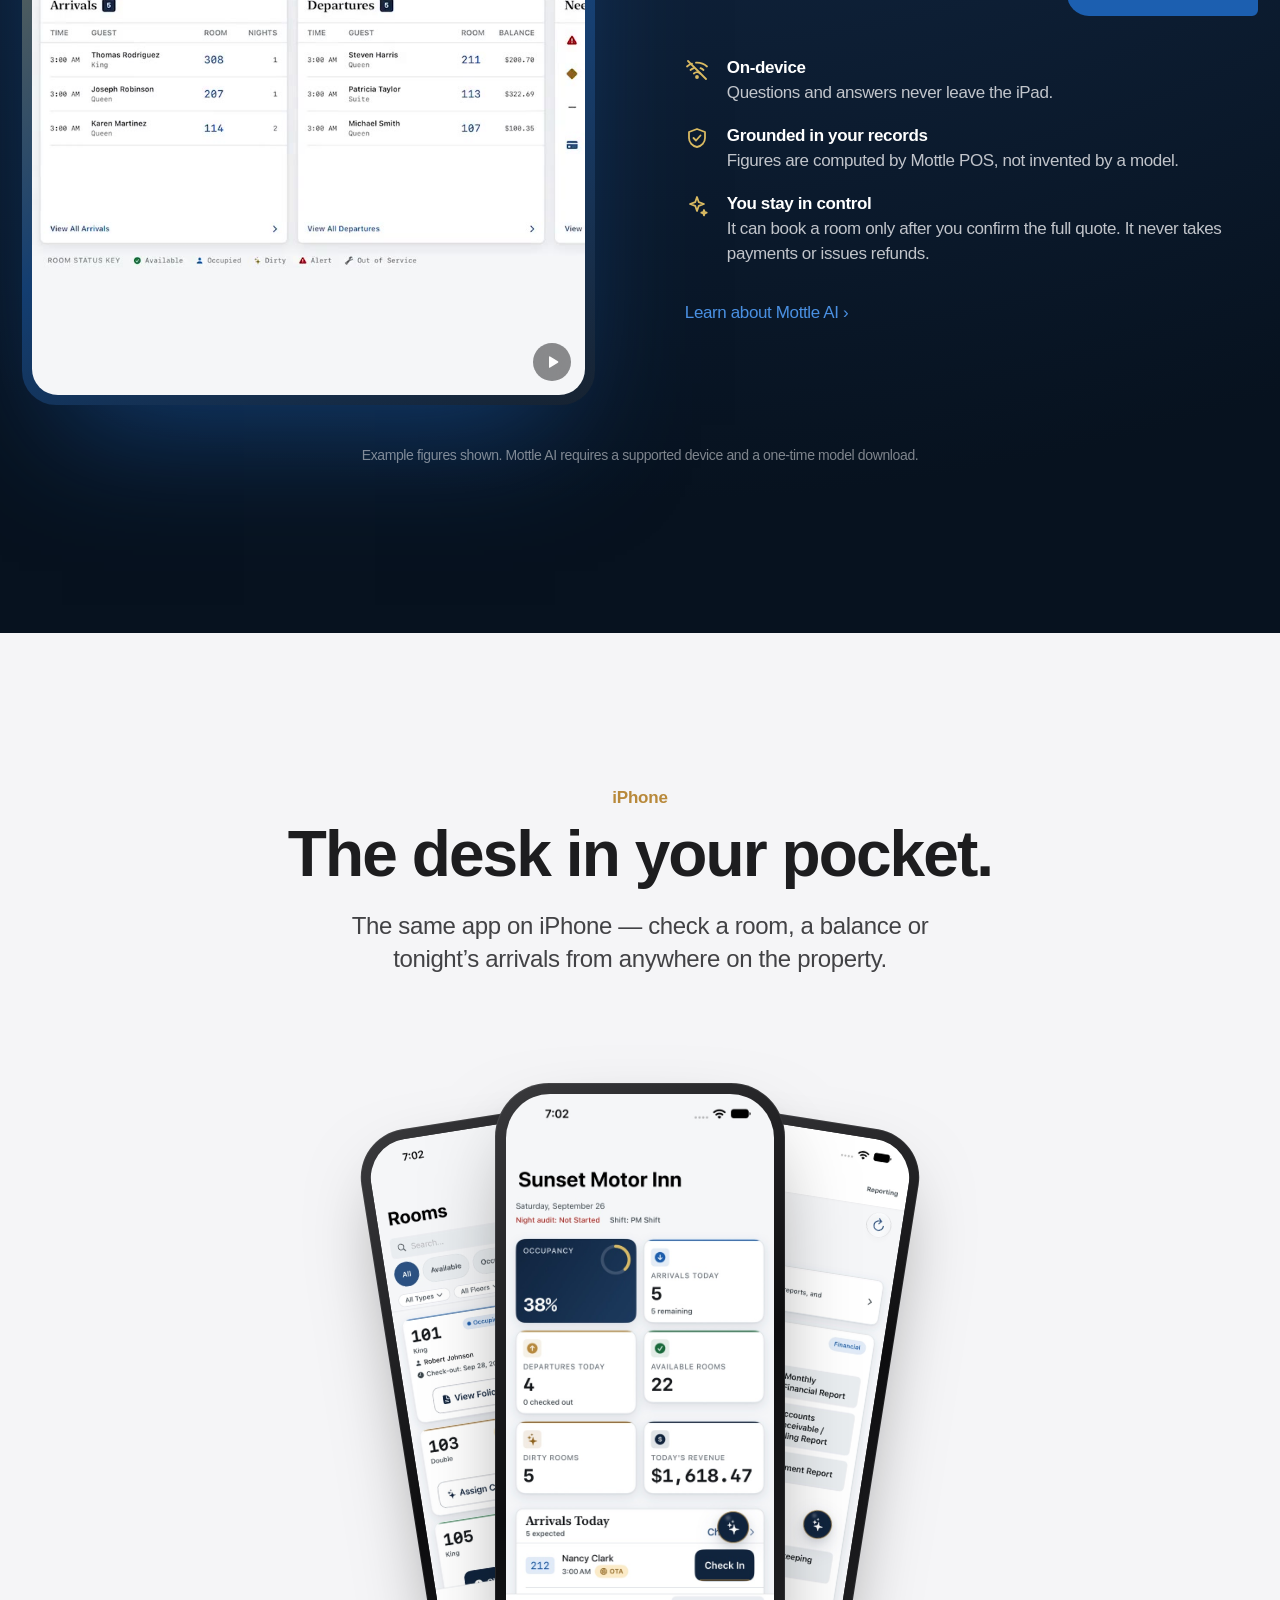
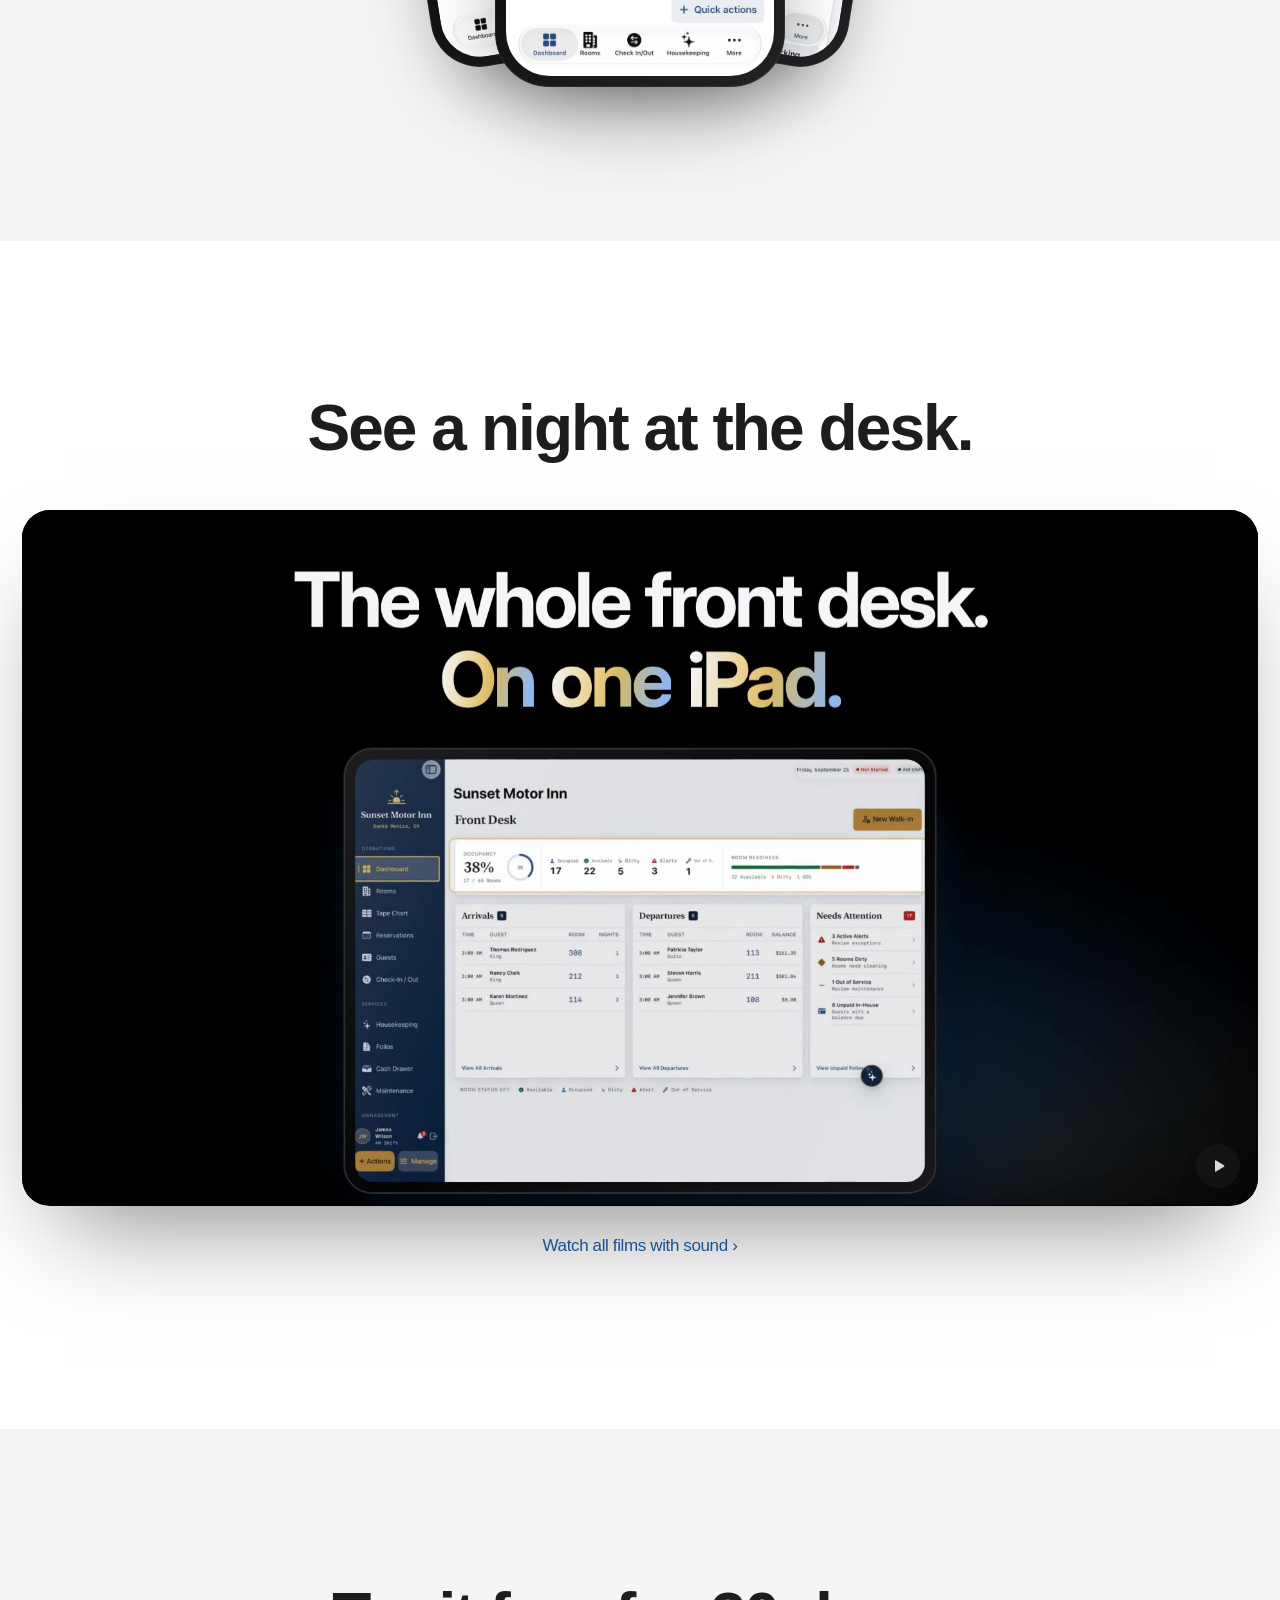
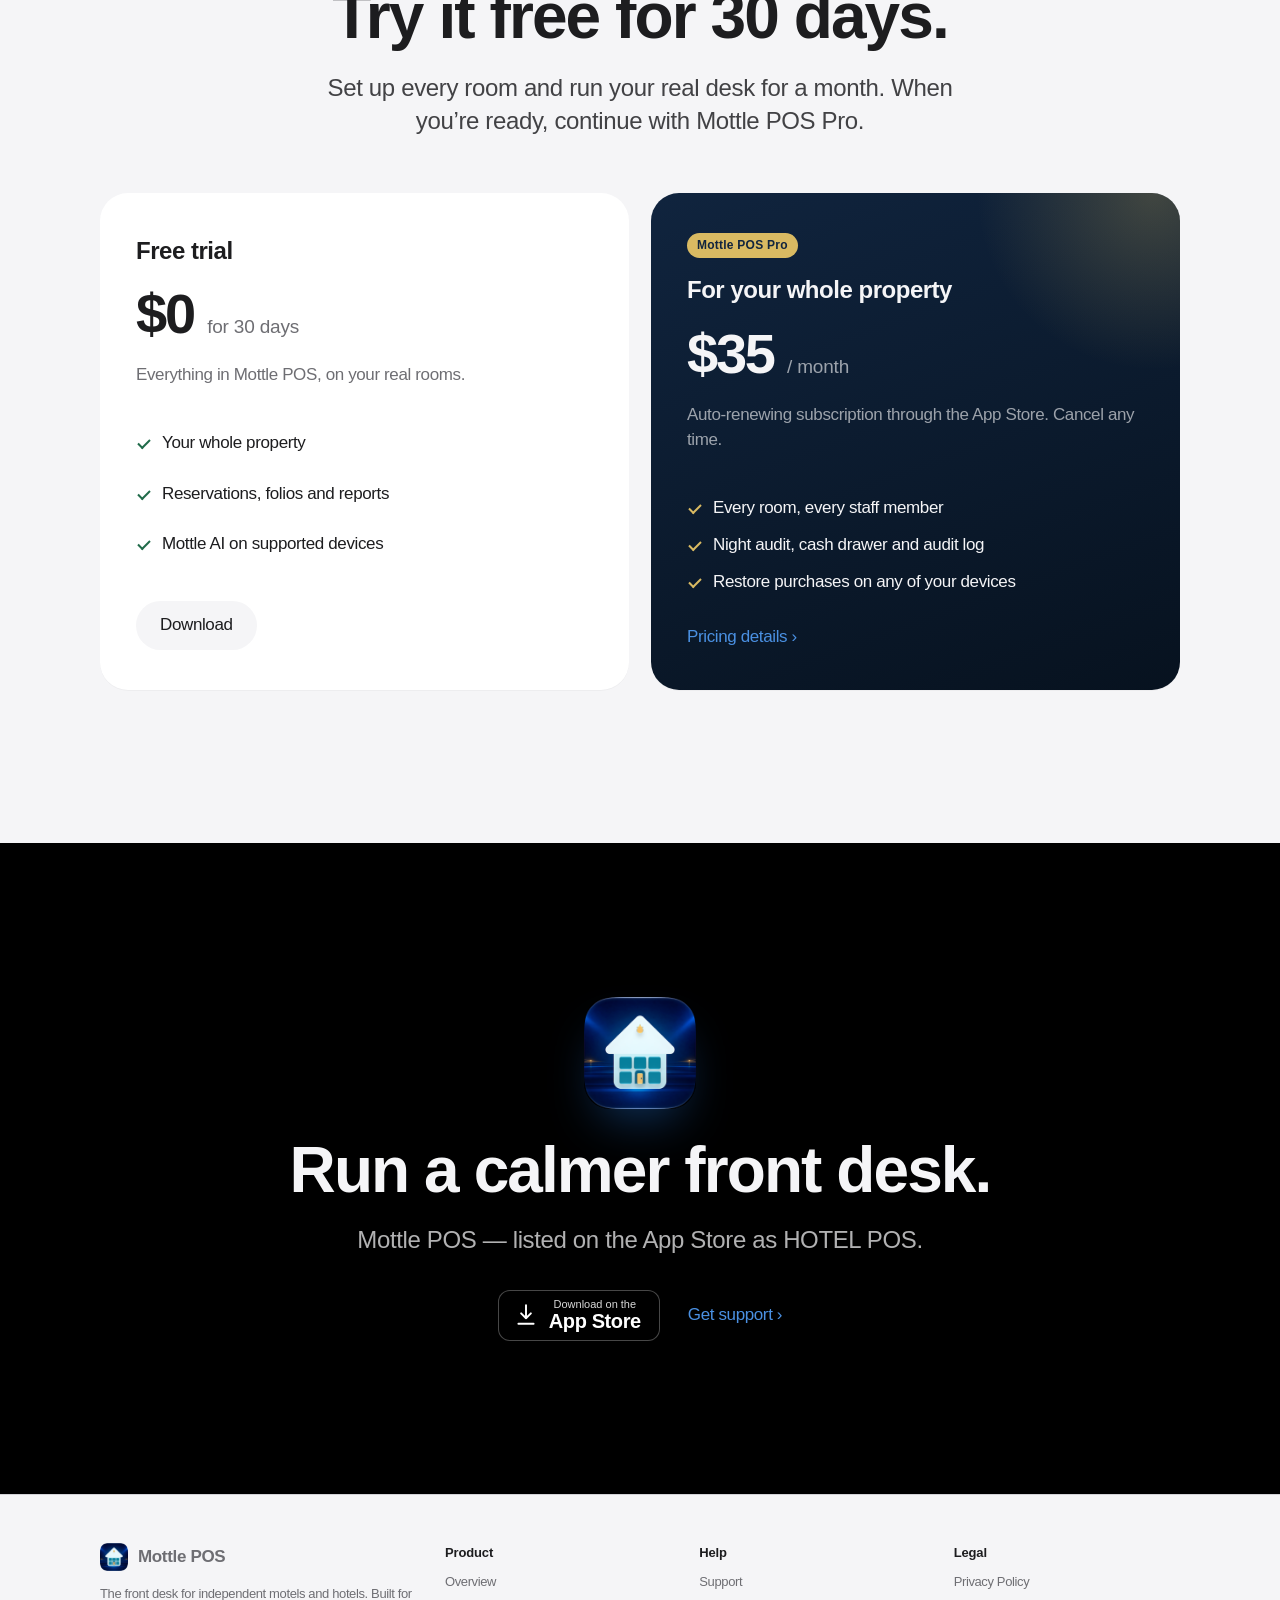
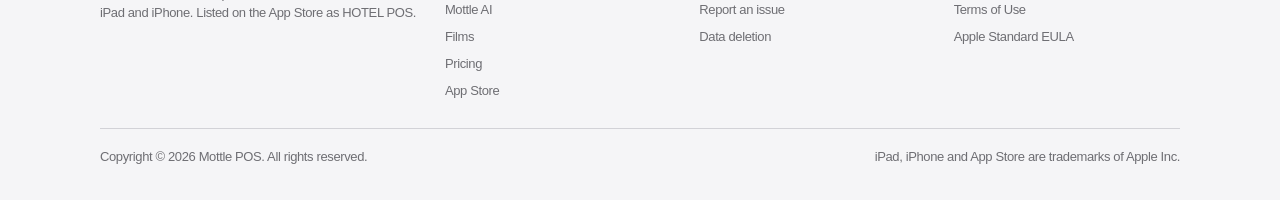
==== commit fcc06162: "Trial copy: free for 30 days for the whole property Site pages regenerated from Scripts/build_websit" ====
--- a/index.html
+++ b/index.html
@@ -58,7 +58,7 @@
           </div>
         </div>
       </div>
-      <p class="hero-note">Free for 30 days with up to 3 rooms. Mottle POS Pro after that.</p>
+      <p class="hero-note">Free for 30 days for your whole property. Mottle POS Pro after that.</p>
     </section>
 
     <section class="section">
@@ -206,14 +206,14 @@
     <section class="section">
       <div class="container center">
         <h2 class="headline reveal">Try it free for 30 days.</h2>
-        <p class="lead reveal" style="--d:1;max-width:660px;margin:20px auto 0">Set up to 3 rooms and run your desk for a month. When you’re ready, Mottle POS Pro unlocks every room.</p>
+        <p class="lead reveal" style="--d:1;max-width:660px;margin:20px auto 0">Set up every room and run your real desk for a month. When you’re ready, continue with Mottle POS Pro.</p>
         <div class="plans">
           <div class="plan reveal">
             <h3>Free trial</h3>
             <div class="price">$0 <small>for 30 days</small></div>
-            <p class="muted">Everything in Mottle POS, for a small property.</p>
-            <ul>
-              <li>Up to 3 rooms</li>
+            <p class="muted">Everything in Mottle POS, on your real rooms.</p>
+            <ul>
+              <li>Your whole property</li>
               <li>Reservations, folios and reports</li>
               <li>Mottle AI on supported devices</li>
             </ul>
